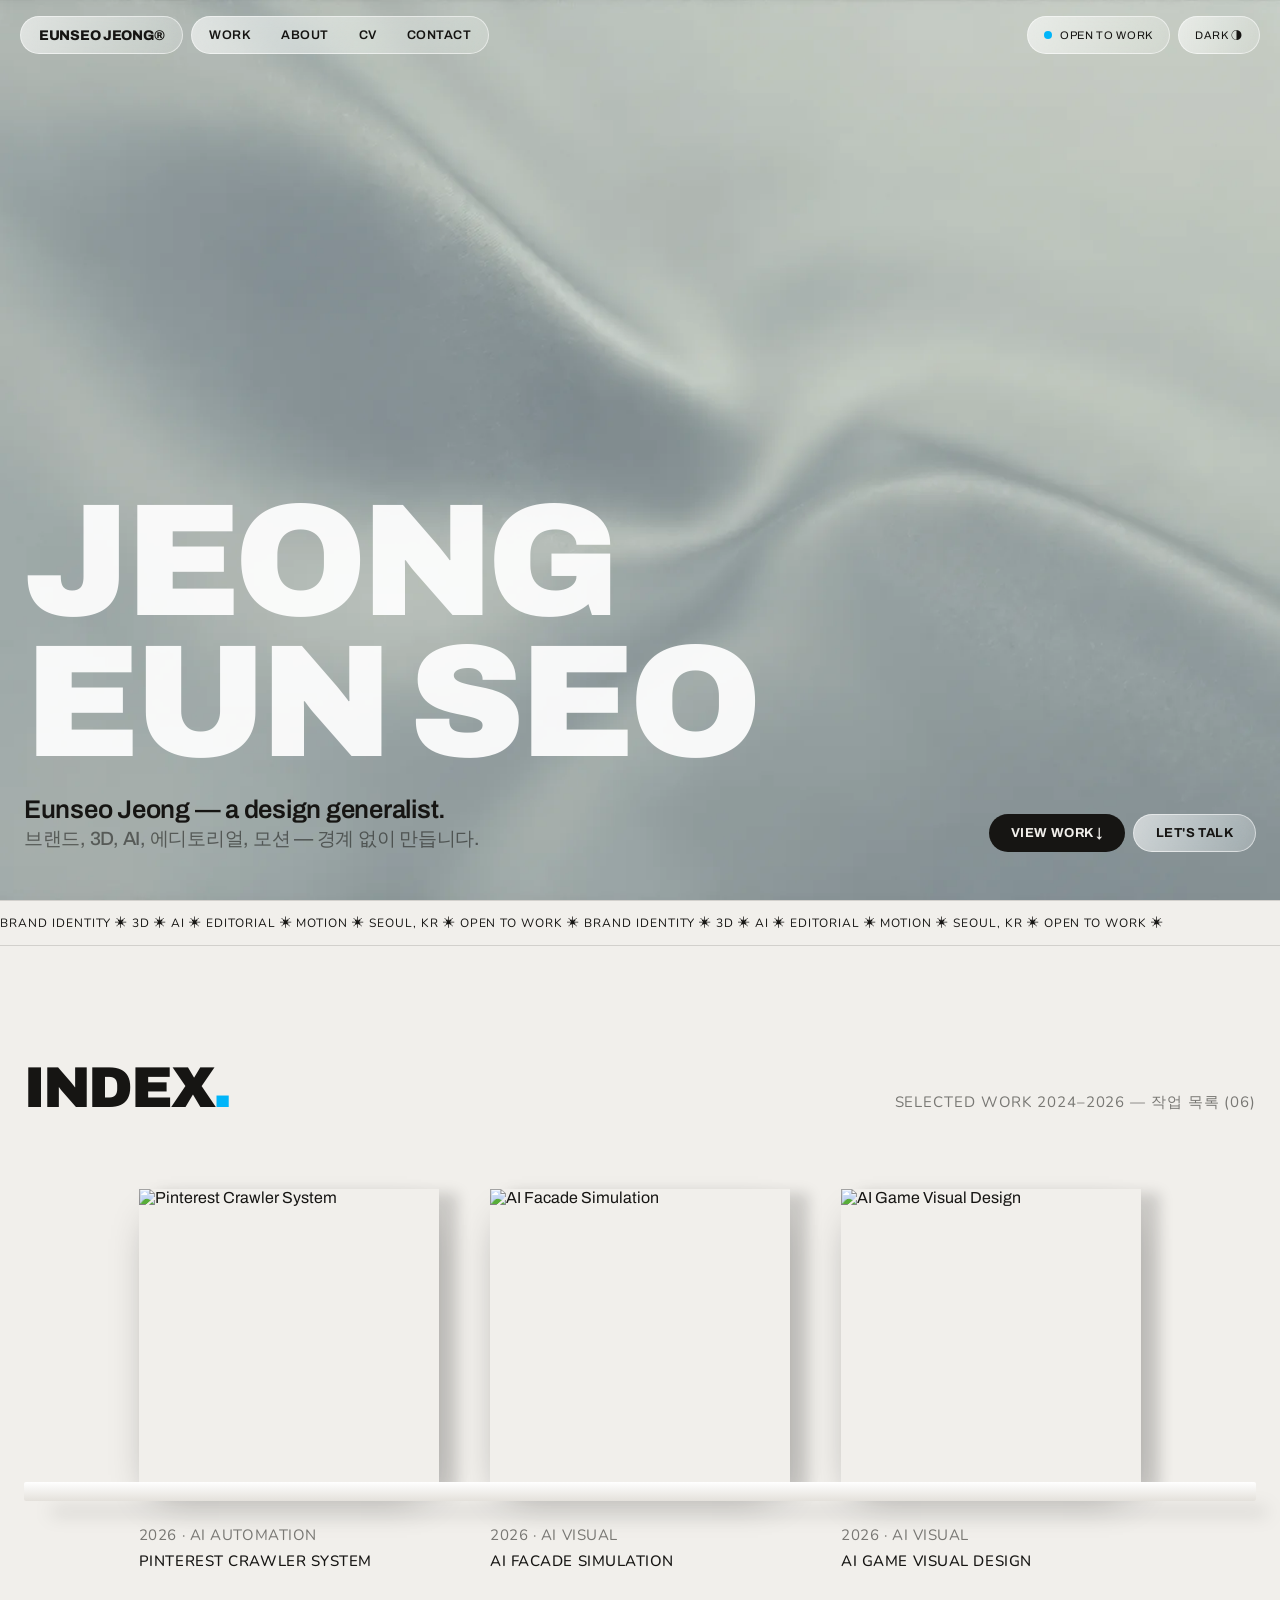
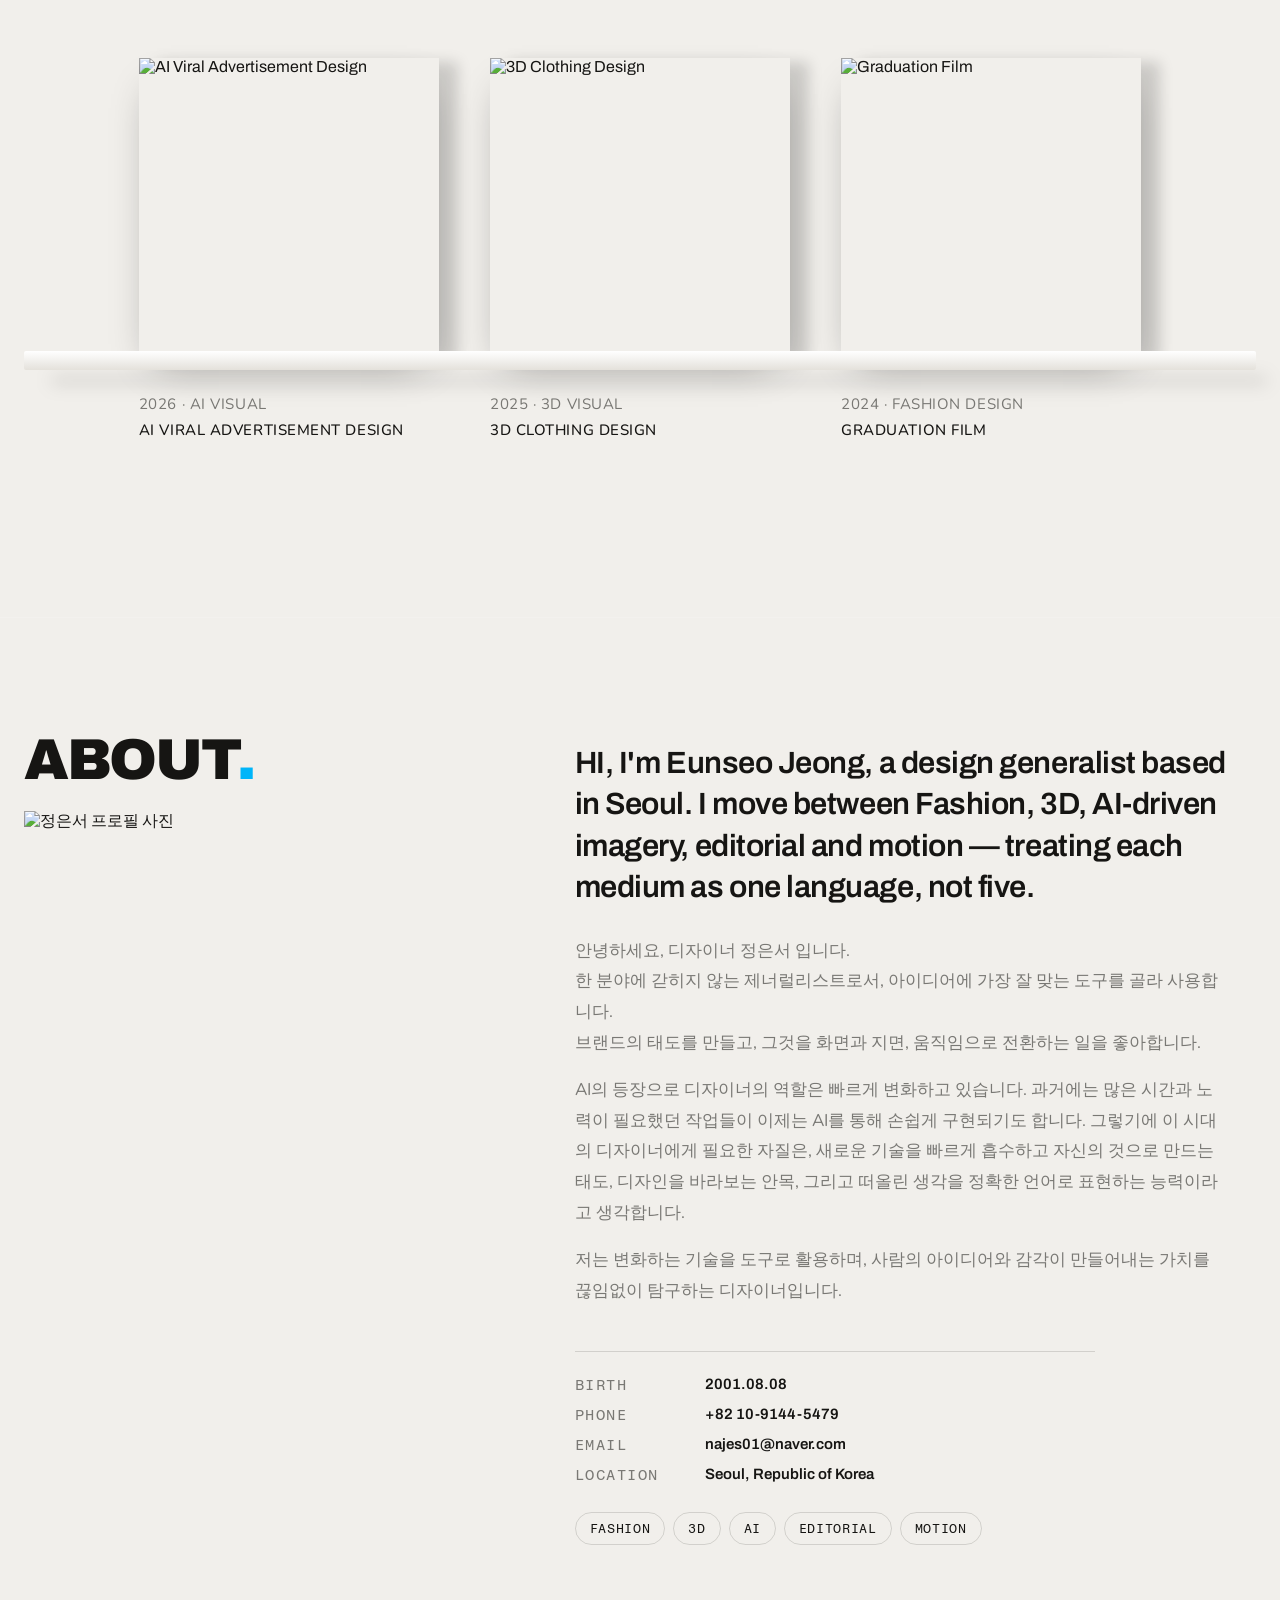
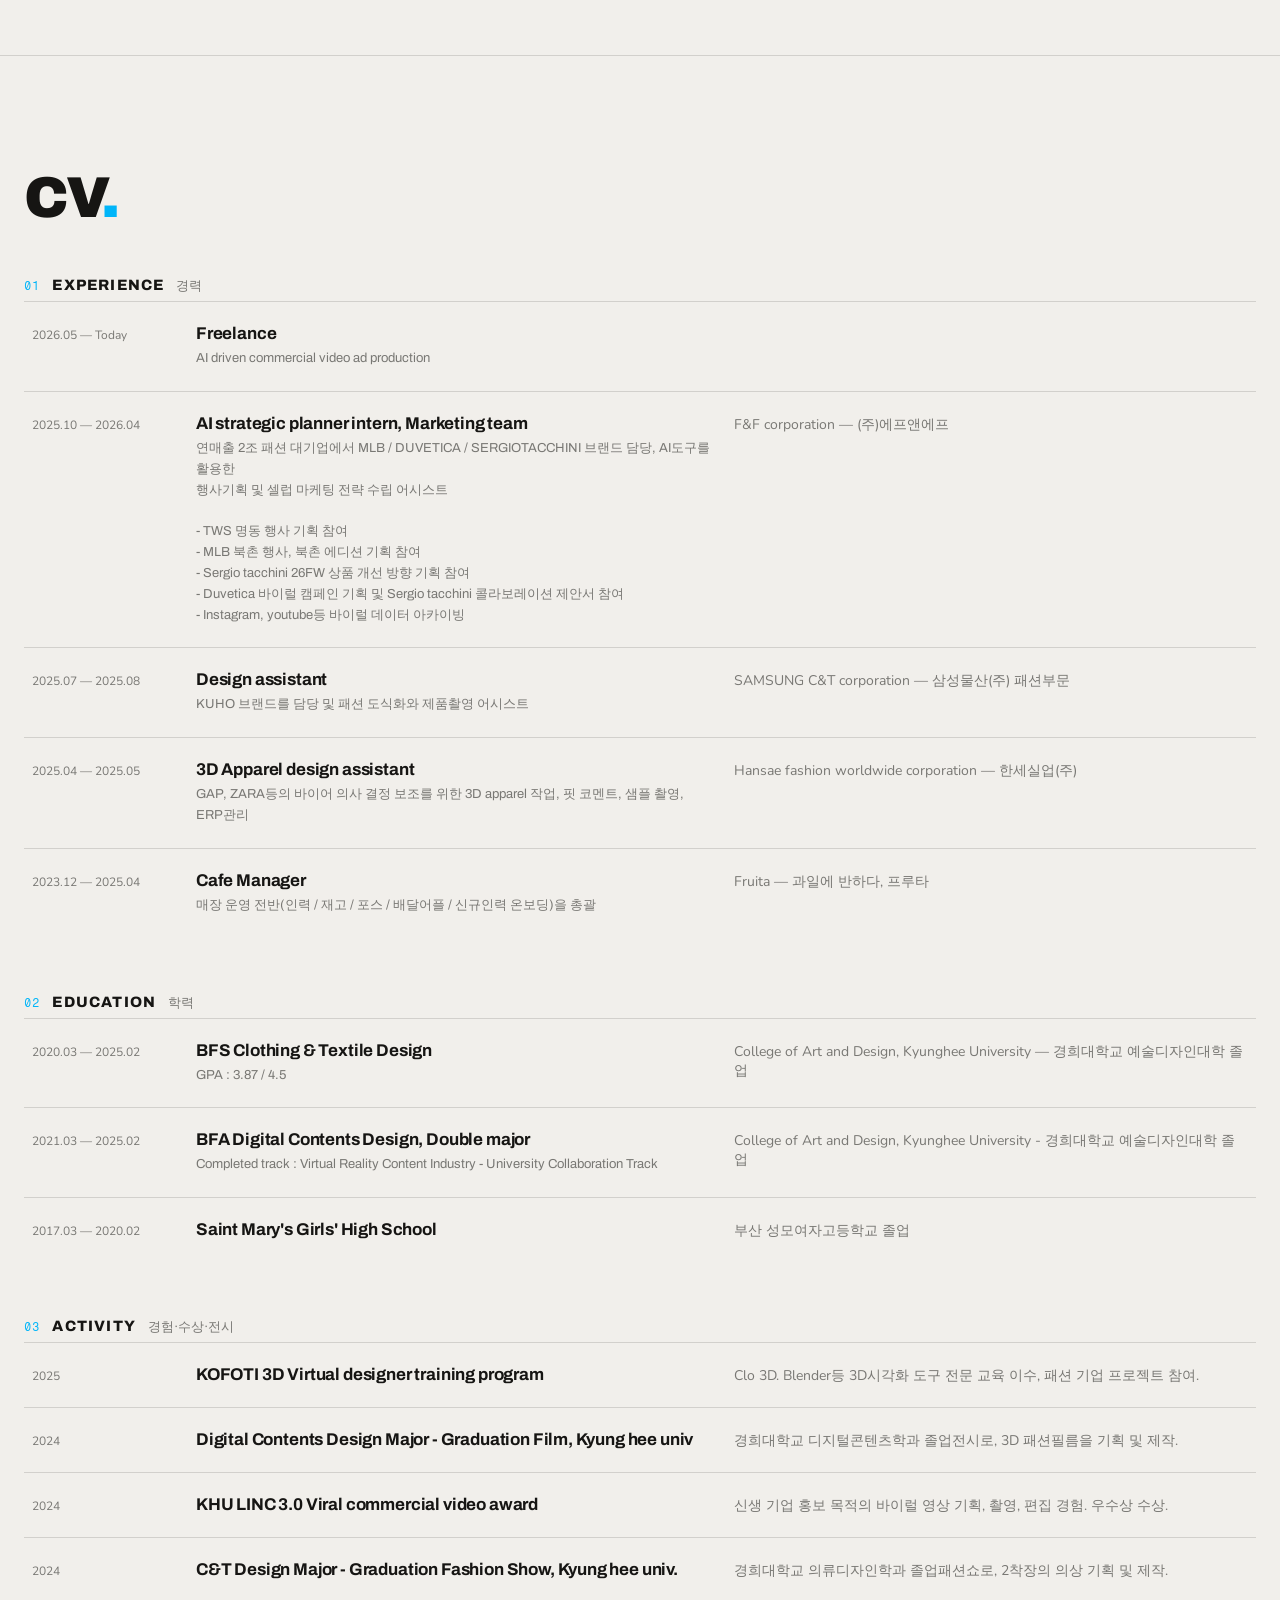
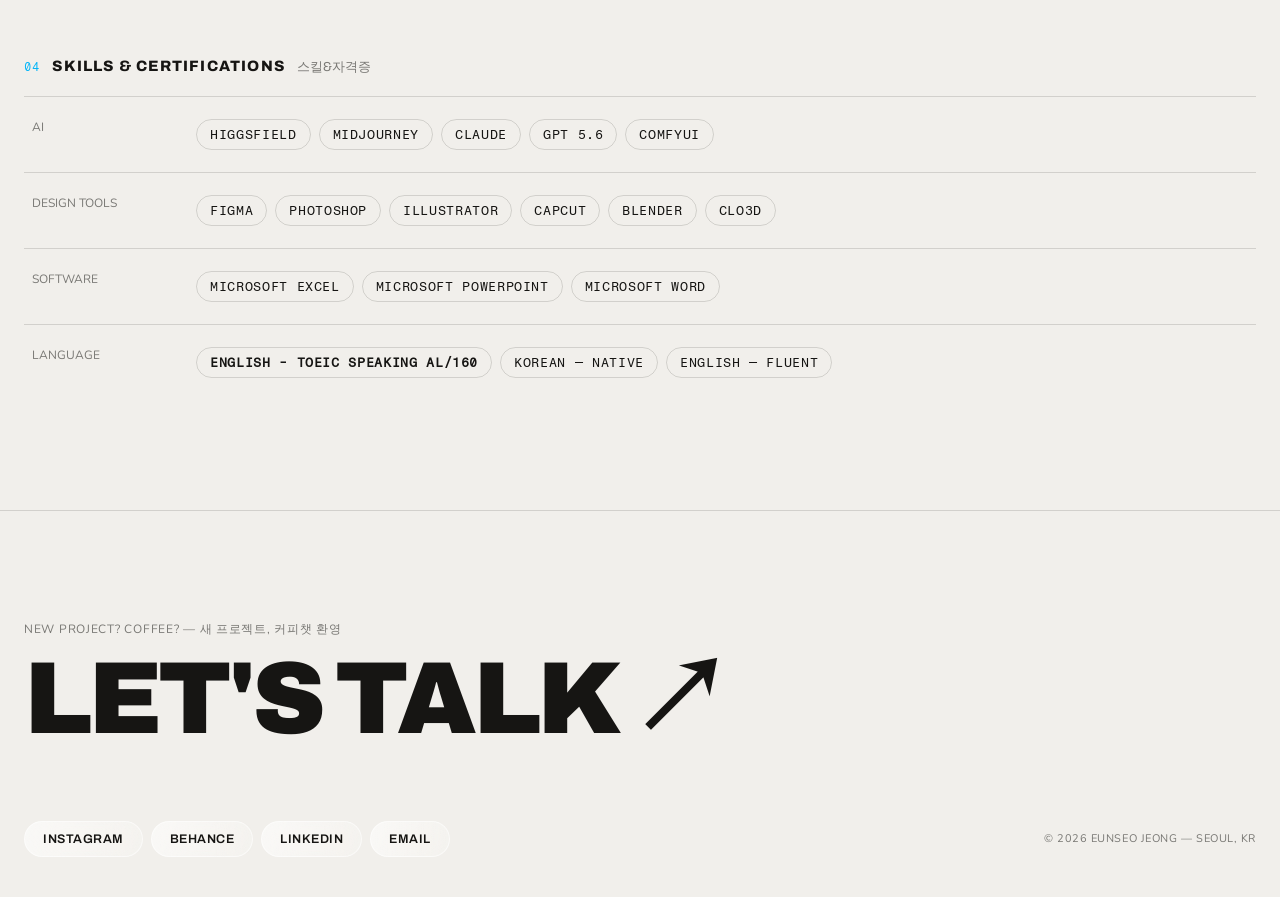
==== index.html @ 92abc48c "Swap hero to hero1.mp4, fix banding, drop parallax, extract shared assets Hero: - Re-extract assets/" ====
<!DOCTYPE html>
<html lang="ko">
<head>
<meta charset="utf-8">
<meta name="viewport" content="width=device-width, initial-scale=1">
<title>EUNSEO JEONG® — Portfolio</title>
<meta name="description" content="Eunseo Jeong — a design generalist. 브랜드, 3D, AI, 에디토리얼, 모션 — 경계 없이 만듭니다.">
<link rel="icon" href="data:image/svg+xml,%3Csvg xmlns='http://www.w3.org/2000/svg' viewBox='0 0 100 100'%3E%3Ctext y='.9em' font-size='90'%3E✳%3C/text%3E%3C/svg%3E">
<link rel="preconnect" href="https://fonts.googleapis.com">
<link rel="preconnect" href="https://fonts.gstatic.com" crossorigin>
<link href="https://fonts.googleapis.com/css2?family=Archivo:wdth,wght@62..125,400..900&family=Fragment+Mono&family=Instrument+Serif:ital@0;1&family=Bricolage+Grotesque:opsz,wght@12..96,400..800&family=Nunito:wght@400..800&display=swap" rel="stylesheet">
<link href="https://cdn.jsdelivr.net/gh/orioncactus/pretendard@v1.3.9/dist/web/variable/pretendardvariable-dynamic-subset.min.css" rel="stylesheet">
<link rel="stylesheet" href="assets/site.css">
<style>
/* index-only: the hero frame-sequence bed */
.hero-slot{position:absolute;inset:0;overflow:hidden;background:#000}
.hero-slot canvas{position:absolute;inset:0;width:100%;height:100%;display:block;
  backface-visibility:hidden}
body[data-theme="dark"] .hero-slot{background:#000}
</style>
</head>
<body data-theme="light">

<nav class="top" style="position:fixed;top:16px;left:0;right:0;z-index:50;display:flex;justify-content:space-between;align-items:center;padding:0 20px;pointer-events:none">
  <div style="display:flex;gap:8px;pointer-events:auto;flex-wrap:wrap">
    <a href="#top" class="glass" style="border-radius:99px;height:38px;padding:0 18px;display:inline-flex;align-items:center;font-weight:800;font-size:14px;letter-spacing:-.02em">EUNSEO JEONG®</a>
    <div class="glass" style="display:flex;gap:2px;border-radius:99px;height:38px;padding:3px;align-items:stretch">
      <a href="#work" class="navtab">WORK</a>
      <a href="#about" class="navtab">ABOUT</a>
      <a href="#cv" class="navtab">CV</a>
      <a href="#contact" class="navtab">CONTACT</a>
    </div>
  </div>
  <div style="display:flex;gap:8px;pointer-events:auto;align-items:center">
    <div class="glass status-pill" style="display:flex;align-items:center;gap:8px;border-radius:99px;height:38px;padding:0 16px;font-family:Archivo;font-size:11px;letter-spacing:.06em">
      <span style="width:8px;height:8px;border-radius:50%;background:var(--accent);animation:blink 1.6s infinite"></span>OPEN TO WORK
    </div>
    <button id="themeToggle" class="glass" style="cursor:pointer;border-radius:99px;height:38px;padding:0 16px;display:inline-flex;align-items:center;font-family:Archivo;font-size:11px;letter-spacing:.06em">DARK ◑</button>
  </div>
</nav>

<header id="top" style="position:relative;height:100vh;min-height:640px;overflow:hidden">
  <div class="hero-slot" id="heroSlot">
    <canvas id="heroCanvas" aria-hidden="true"></canvas>
  </div>
  <div style="position:absolute;inset:0;display:flex;flex-direction:column;justify-content:flex-end;padding:0 24px 48px;pointer-events:none">
    <h1 style="margin:0;font-size:clamp(64px,12.5vw,230px);line-height:.88;color:#FFFFFF;opacity:.93;mix-blend-mode:hard-light;text-align:left">JEONG <br>EUN SEO</h1>
    <div style="display:flex;justify-content:space-between;align-items:flex-end;margin-top:22px;flex-wrap:wrap;gap:16px">
      <p style="margin:0;font-size:clamp(18px,2vw,26px);font-weight:600;letter-spacing:-.01em;max-width:560px;position:relative">Eunseo Jeong — a design generalist.<br><span style="color:var(--mut);font-size:.75em;font-weight:500">브랜드, 3D, AI, 에디토리얼, 모션 — 경계 없이 만듭니다.</span></p>
      <div style="display:flex;gap:8px;pointer-events:auto">
        <a href="#work" style="background:var(--ink);color:var(--bg);border-radius:99px;height:38px;box-sizing:border-box;padding:0 22px;display:inline-flex;align-items:center;font-size:13px;font-weight:700;letter-spacing:.03em">VIEW WORK ↓</a>
        <a href="#contact" class="glass" style="border-radius:99px;height:38px;padding:0 22px;display:inline-flex;align-items:center;font-size:13px;font-weight:700;letter-spacing:.03em">LET'S TALK</a>
      </div>
    </div>
  </div>
</header>

<div style="border-top:1px solid var(--line);border-bottom:1px solid var(--line);overflow:hidden;padding:14px 0;font-family:'Fragment Mono',monospace;font-size:12px;letter-spacing:.08em;white-space:nowrap">
  <div style="display:inline-block;animation:marq 28s linear infinite">
    <span style="font-family:Nunito">BRAND IDENTITY ✳ 3D ✳ AI ✳ EDITORIAL ✳ MOTION ✳ SEOUL, KR ✳ OPEN TO WORK ✳&nbsp;</span><span style="font-family:Nunito">BRAND IDENTITY ✳ 3D ✳ AI ✳ EDITORIAL ✳ MOTION ✳ SEOUL, KR ✳ OPEN TO WORK ✳&nbsp;</span>
  </div>
</div>

<section id="work" style="position:relative;padding:110px 24px 90px;scroll-margin-top:40px">
  <div style="display:flex;justify-content:space-between;align-items:baseline;max-width:1280px;margin:0 auto 70px;flex-wrap:wrap;gap:8px">
    <h2 style="margin:0;font-size:clamp(34px,4.5vw,64px)">INDEX<span style="color:var(--accent)">.</span></h2>
    <p style="margin:0;font-family:Nunito;font-size:15px;color:var(--mut);letter-spacing:.06em">SELECTED WORK 2024–2026 — 작업 목록 (06)</p>
  </div>

  <div style="max-width:1280px;margin:0 auto 84px">
    <div style="position:relative;padding:0 20px 12px">
      <div class="shelf-row">
        <a class="cover" data-idx="1" href="work/pinterest-crawler/"><img src="assets/cover-01.webp" alt="Pinterest Crawler System"></a>
        <a class="cover" data-idx="2" href="work/ai-facade-simulation/"><img src="assets/cover-02.webp" alt="AI Facade Simulation"></a>
        <a class="cover" data-idx="3" href="work/ai-game-visual/"><img src="assets/cover-03.webp" alt="AI Game Visual Design"></a>
      </div>
      <div class="shelf-board"></div>
    </div>
    <div class="shelf-labels">
      <div style="font-family:'Fragment Mono',monospace;font-size:11px;line-height:1.7;letter-spacing:.05em">
        <div style="color:var(--mut);font-family:Nunito;font-size:15px">2026 · AI AUTOMATION</div>
        <div data-plabel="1" style="font-weight:500;font-family:Nunito;font-size:15px">PINTEREST CRAWLER SYSTEM</div>
      </div>
      <div style="font-family:'Fragment Mono',monospace;font-size:11px;line-height:1.7;letter-spacing:.05em">
        <div style="color:var(--mut);font-family:Nunito;font-size:15px">2026 · AI VISUAL</div>
        <div data-plabel="2" style="font-weight:500;font-family:Nunito;font-size:15px">AI FACADE SIMULATION</div>
      </div>
      <div style="font-family:'Fragment Mono',monospace;font-size:11px;line-height:1.7;letter-spacing:.05em">
        <div style="color:var(--mut);font-family:Nunito;font-size:15px">2026 · AI VISUAL</div>
        <div data-plabel="3" style="font-weight:500;font-family:Nunito;font-size:15px">AI GAME VISUAL DESIGN</div>
      </div>
    </div>
  </div>

  <div style="max-width:1280px;margin:0 auto 84px">
    <div style="position:relative;padding:0 20px 12px">
      <div class="shelf-row">
        <a class="cover" data-idx="4" href="work/ai-viral-ad/"><img src="assets/cover-04.webp" alt="AI Viral Advertisement Design"></a>
        <a class="cover" data-idx="5" href="work/3d-clothing-design/"><img src="assets/cover-05.webp" alt="3D Clothing Design"></a>
        <a class="cover" data-idx="6" href="work/graduation-film/"><img src="assets/cover-06.webp" alt="Graduation Film"></a>
      </div>
      <div class="shelf-board"></div>
    </div>
    <div class="shelf-labels">
      <div style="font-family:'Fragment Mono',monospace;font-size:11px;line-height:1.7;letter-spacing:.05em">
        <div style="color:var(--mut);font-family:Nunito;font-size:15px">2026 · AI VISUAL</div>
        <div data-plabel="4" style="font-weight:500;font-family:Nunito;font-size:15px">AI VIRAL ADVERTISEMENT DESIGN</div>
      </div>
      <div style="font-family:'Fragment Mono',monospace;font-size:11px;line-height:1.7;letter-spacing:.05em">
        <div style="color:var(--mut);font-family:Nunito;font-size:15px">2025 · 3D VISUAL</div>
        <div data-plabel="5" style="font-weight:500;font-family:Nunito;font-size:15px">3D CLOTHING DESIGN</div>
      </div>
      <div style="font-family:'Fragment Mono',monospace;font-size:11px;line-height:1.7;letter-spacing:.05em">
        <div style="color:var(--mut);font-family:Nunito;font-size:15px">2024 · FASHION DESIGN</div>
        <div data-plabel="6" style="font-weight:500;font-family:Nunito;font-size:15px">GRADUATION FILM</div>
      </div>
    </div>
  </div>

  <div id="chip" aria-hidden="true"><span style="color:var(--accent)">→</span>&nbsp;<span id="chipText"></span></div>
</section>

<section id="about" style="border-top:1px solid #FFFFFF24;padding:110px 24px;scroll-margin-top:40px">
  <div class="about-grid" style="max-width:1280px;margin:0 auto;display:grid;grid-template-columns:1fr 1.4fr;gap:64px;align-items:start">
    <div style="display:flex;flex-direction:column;gap:20px">
      <h2 style="margin:0;font-size:clamp(34px,4.5vw,64px)">ABOUT<span style="color:var(--accent)">.</span></h2>
      <img src="assets/portrait.webp" alt="정은서 프로필 사진" style="width:311px;height:380px;max-width:100%;object-fit:cover;display:block">
    </div>
    <div style="display:flex;flex-direction:column;gap:28px;padding-top:14px">
      <p style="margin:0;font-size:clamp(20px,2.4vw,32px);line-height:1.35;font-weight:600;letter-spacing:-.015em;text-wrap:pretty">HI, I'm Eunseo Jeong, a design generalist based in Seoul. I move between Fashion, 3D, AI-driven imagery, editorial and motion — treating each medium as one language, not five.</p>
      <div style="margin:0;font-size:17px;line-height:1.8;color:var(--mut);max-width:650px;font-family:Nunito">안녕하세요, 디자이너 정은서 입니다. <br>한 분야에 갇히지 않는 제너럴리스트로서, 아이디어에 가장 잘 맞는 도구를 골라 사용합니다. <br>브랜드의 태도를 만들고, 그것을 화면과 지면, 움직임으로 전환하는 일을 좋아합니다.<br><p>AI의 등장으로 디자이너의 역할은 빠르게 변화하고 있습니다. 과거에는 많은 시간과 노력이 필요했던 작업들이 이제는 AI를 통해 손쉽게 구현되기도 합니다. 그렇기에 이 시대의 디자이너에게 필요한 자질은, 새로운 기술을 빠르게 흡수하고 자신의 것으로 만드는 태도, 디자인을 바라보는 안목, 그리고 떠올린 생각을 정확한 언어로 표현하는 능력이라고 생각합니다.</p><p>저는 변화하는 기술을 도구로 활용하며, 사람의 아이디어와 감각이 만들어내는 가치를 끊임없이 탐구하는 디자이너입니다.</p></div>
      <div style="display:grid;grid-template-columns:110px 1fr;gap:12px 20px;border-top:1px solid var(--line);padding-top:24px;max-width:520px">
        <span style="font-family:'Fragment Mono',monospace;font-size:15px;letter-spacing:.1em;color:var(--mut)">BIRTH</span>
        <span style="font-size:15px;font-weight:600">2001.08.08</span>
        <span style="font-family:'Fragment Mono',monospace;font-size:15px;letter-spacing:.1em;color:var(--mut)">PHONE</span>
        <span style="font-size:15px;font-weight:600">+82 10-9144-5479</span>
        <span style="font-family:'Fragment Mono',monospace;font-size:15px;letter-spacing:.1em;color:var(--mut)">EMAIL</span>
        <span style="font-size:15px;font-weight:600">najes01@naver.com</span>
        <span style="font-family:'Fragment Mono',monospace;font-size:15px;letter-spacing:.1em;color:var(--mut)">LOCATION</span>
        <span style="font-size:15px;font-weight:600">Seoul, Republic of Korea</span>
      </div>
      <div style="display:flex;gap:8px;flex-wrap:wrap">
        <span style="border:1px solid var(--line);border-radius:99px;padding:8px 14px;font-family:'Fragment Mono',monospace;font-size:13px;letter-spacing:.05em">FASHION</span>
        <span style="border:1px solid var(--line);border-radius:99px;padding:8px 14px;font-family:'Fragment Mono',monospace;font-size:13px;letter-spacing:.05em">3D</span>
        <span style="border:1px solid var(--line);border-radius:99px;padding:8px 14px;font-family:'Fragment Mono',monospace;font-size:13px;letter-spacing:.05em">AI</span>
        <span style="border:1px solid var(--line);border-radius:99px;padding:8px 14px;font-family:'Fragment Mono',monospace;font-size:13px;letter-spacing:.05em">EDITORIAL</span>
        <span style="border:1px solid var(--line);border-radius:99px;padding:8px 14px;font-family:'Fragment Mono',monospace;font-size:13px;letter-spacing:.05em">MOTION</span>
      </div>
    </div>
  </div>
</section>

<section id="cv" style="border-top:1px solid var(--line);padding:110px 24px;scroll-margin-top:40px">
  <div style="max-width:1280px;margin:0 auto">
    <h2 style="margin:0 0 48px;font-size:clamp(34px,4.5vw,64px)">CV<span style="color:var(--accent)">.</span></h2>

    <div style="margin-bottom:56px">
      <div style="display:flex;align-items:baseline;gap:12px;margin-bottom:6px">
        <span style="font-family:'Fragment Mono',monospace;font-size:12px;letter-spacing:.1em;color:var(--accent)">01</span>
        <h3 style="margin:0;font-size:15px;font-weight:800;letter-spacing:.08em">EXPERIENCE</h3>
        <span style="font-size:13px;color:var(--mut)">경력</span>
      </div>
      <div class="cvrow" style="display:grid;grid-template-columns:140px 1fr 1fr;gap:24px;padding:22px 8px;border-top:1px solid var(--line);align-items:baseline">
        <span style="font-family:Nunito;font-size:12px;color:var(--mut)">2026.05 — Today</span>
        <div>
          <div style="font-size:17px;font-weight:700;letter-spacing:-.01em">Freelance</div>
          <div style="font-size:13px;color:var(--mut);margin-top:5px;line-height:1.6">AI driven commercial video ad production</div>
        </div>
      </div>
      <div class="cvrow" style="display:grid;grid-template-columns:140px 1fr 1fr;gap:24px;padding:22px 8px;border-top:1px solid var(--line);align-items:baseline">
        <span style="font-family:Nunito;font-size:12px;color:var(--mut)">2025.10 — 2026.04</span>
        <div>
          <div style="font-size:17px;font-weight:700;letter-spacing:-.01em">AI strategic planner intern, Marketing team</div>
          <div style="font-size:13px;color:var(--mut);margin-top:5px;line-height:1.6">연매출 2조 패션 대기업에서 MLB / DUVETICA / SERGIOTACCHINI 브랜드 담당, AI도구를 활용한 <br>행사기획 및 셀럽 마케팅 전략 수립 어시스트<br><br>- TWS 명동 행사 기획 참여<br>- MLB 북촌 행사, 북촌 에디션 기획 참여<br>- Sergio tacchini 26FW 상품 개선 방향 기획 참여<br>- Duvetica 바이럴 캠페인 기획 및 Sergio tacchini 콜라보레이션 제안서 참여<br>- Instagram, youtube등 바이럴 데이터 아카이빙</div>
        </div>
        <span style="font-size:14px;color:var(--mut);font-family:Nunito">F&amp;F corporation — (주)에프앤에프</span>
      </div>
      <div class="cvrow" style="display:grid;grid-template-columns:140px 1fr 1fr;gap:24px;padding:22px 8px;border-top:1px solid var(--line);align-items:baseline">
        <span style="font-family:Nunito;font-size:12px;color:var(--mut)">2025.07 — 2025.08</span>
        <div>
          <div style="font-size:17px;font-weight:700;letter-spacing:-.01em">Design assistant</div>
          <div style="font-size:13px;color:var(--mut);margin-top:5px;line-height:1.6">KUHO 브랜드를 담당 및 패션 도식화와 제품촬영 어시스트</div>
        </div>
        <span style="font-size:14px;color:var(--mut);font-family:Nunito">SAMSUNG C&amp;T corporation — 삼성물산(주) 패션부문</span>
      </div>
      <div class="cvrow" style="display:grid;grid-template-columns:140px 1fr 1fr;gap:24px;padding:22px 8px;border-top:1px solid var(--line);align-items:baseline">
        <span style="font-family:Nunito;font-size:12px;color:var(--mut)">2025.04 — 2025.05</span>
        <div>
          <div style="font-size:17px;font-weight:700;letter-spacing:-.01em">3D Apparel design assistant</div>
          <div style="font-size:13px;color:var(--mut);margin-top:5px;line-height:1.6">GAP, ZARA등의 바이어 의사 결정 보조를 위한 3D apparel 작업, 핏 코멘트, 샘플 촬영, ERP관리</div>
        </div>
        <span style="font-size:14px;color:var(--mut);font-family:Nunito">Hansae fashion worldwide corporation — 한세실업(주)</span>
      </div>
      <div class="cvrow" style="display:grid;grid-template-columns:140px 1fr 1fr;gap:24px;padding:22px 8px;border-top:1px solid var(--line);align-items:baseline">
        <span style="font-family:Nunito;font-size:12px;color:var(--mut)">2023.12 — 2025.04</span>
        <div>
          <div style="font-size:17px;font-weight:700;letter-spacing:-.01em">Cafe Manager</div>
          <div style="font-size:13px;color:var(--mut);margin-top:5px;line-height:1.6">매장 운영 전반(인력 / 재고 / 포스 / 배달어플 / 신규인력 온보딩)을 총괄</div>
        </div>
        <span style="font-size:14px;color:var(--mut);font-family:Nunito">Fruita — 과일에 반하다, 프루타</span>
      </div>
    </div>

    <div style="margin-bottom:56px">
      <div style="display:flex;align-items:baseline;gap:12px;margin-bottom:6px">
        <span style="font-family:'Fragment Mono',monospace;font-size:12px;letter-spacing:.1em;color:var(--accent)">02</span>
        <h3 style="margin:0;font-size:15px;font-weight:800;letter-spacing:.08em">EDUCATION</h3>
        <span style="font-size:13px;color:var(--mut)">학력</span>
      </div>
      <div class="cvrow" style="display:grid;grid-template-columns:140px 1fr 1fr;gap:24px;padding:22px 8px;border-top:1px solid var(--line);align-items:baseline">
        <span style="font-family:Nunito;font-size:12px;color:var(--mut)">2020.03 — 2025.02</span>
        <div>
          <div style="font-size:17px;font-weight:700;letter-spacing:-.01em">BFS Clothing &amp; Textile Design</div>
          <div style="font-size:13px;color:var(--mut);margin-top:5px;line-height:1.6">GPA : 3.87 / 4.5</div>
        </div>
        <span style="font-size:14px;color:var(--mut);font-family:Nunito">College of Art and Design, Kyunghee University — 경희대학교 예술디자인대학 졸업</span>
      </div>
      <div class="cvrow" style="display:grid;grid-template-columns:140px 1fr 1fr;gap:24px;padding:22px 8px;border-top:1px solid var(--line);align-items:baseline">
        <span style="font-family:Nunito;font-size:12px;color:var(--mut)">2021.03 — 2025.02</span>
        <div>
          <div style="font-size:17px;font-weight:700;letter-spacing:-.01em"><span style="letter-spacing:-0.17px">BFA Digital Contents Design, Double major</span></div>
          <div style="font-size:13px;color:var(--mut);margin-top:5px;line-height:1.6">Completed track : Virtual Reality Content Industry - University Collaboration Track<br></div>
        </div>
        <span style="font-size:14px;color:var(--mut);font-family:Nunito">College of Art and Design, Kyunghee University - 경희대학교 예술디자인대학 졸업</span>
      </div>
      <div class="cvrow" style="display:grid;grid-template-columns:140px 1fr 1fr;gap:24px;padding:22px 8px;border-top:1px solid var(--line);align-items:baseline">
        <span style="font-family:Nunito;font-size:12px;color:var(--mut)">2017.03 — 2020.02</span>
        <div>
          <div style="font-size:17px;font-weight:700;letter-spacing:-.01em">Saint Mary's Girls' High School</div>
        </div>
        <span style="font-size:14px;color:var(--mut);font-family:Nunito">부산 성모여자고등학교 졸업</span>
      </div>
    </div>

    <div style="margin-bottom:56px">
      <div style="display:flex;align-items:baseline;gap:12px;margin-bottom:6px">
        <span style="font-family:'Fragment Mono',monospace;font-size:12px;letter-spacing:.1em;color:var(--accent)">03</span>
        <h3 style="margin:0;font-size:15px;font-weight:800;letter-spacing:.08em">ACTIVITY</h3>
        <span style="font-size:13px;color:var(--mut)">경험·수상·전시</span>
      </div>
      <div class="cvrow" style="display:grid;grid-template-columns:140px 1fr 1fr;gap:24px;padding:22px 8px;border-top:1px solid var(--line);align-items:baseline">
        <span style="font-family:Nunito;font-size:12px;color:var(--mut)">2025</span>
        <div style="font-size:17px;font-weight:700;letter-spacing:-.01em">KOFOTI 3D Virtual designer training program</div>
        <span style="font-size:14px;color:var(--mut);font-family:Nunito">Clo 3D. Blender등 3D시각화 도구 전문 교육 이수, 패션 기업 프로젝트 참여.</span>
      </div>
      <div class="cvrow" style="display:grid;grid-template-columns:140px 1fr 1fr;gap:24px;padding:22px 8px;border-top:1px solid var(--line);align-items:baseline">
        <span style="font-family:Nunito;font-size:12px;color:var(--mut)">2024</span>
        <div style="font-size:17px;font-weight:700;letter-spacing:-.01em">Digital Contents Design Major - Graduation Film, Kyung hee univ</div>
        <span style="font-size:14px;color:var(--mut);font-family:Nunito">경희대학교 디지털콘텐츠학과 졸업전시로, 3D 패션필름을 기획 및 제작.</span>
      </div>
      <div class="cvrow" style="display:grid;grid-template-columns:140px 1fr 1fr;gap:24px;padding:22px 8px;border-top:1px solid var(--line);align-items:baseline">
        <span style="font-family:Nunito;font-size:12px;color:var(--mut)">2024</span>
        <div style="font-size:17px;font-weight:700;letter-spacing:-.01em">KHU LINC 3.0 Viral commercial video award</div>
        <span style="font-size:14px;color:var(--mut);font-family:Nunito">신생 기업 홍보 목적의 바이럴 영상 기획, 촬영, 편집 경험. 우수상 수상.</span>
      </div>
      <div class="cvrow" style="display:grid;grid-template-columns:140px 1fr 1fr;gap:24px;padding:22px 8px;border-top:1px solid var(--line);align-items:baseline">
        <span style="font-family:Nunito;font-size:12px;color:var(--mut)">2024</span>
        <div style="font-size:17px;font-weight:700;letter-spacing:-.01em">C&amp;T Design Major - Graduation Fashion Show, Kyung hee univ.</div>
        <span style="font-size:14px;color:var(--mut);font-family:Nunito">경희대학교 의류디자인학과 졸업패션쇼로, 2착장의 의상 기획 및 제작.</span>
      </div>
    </div>

    <div>
      <div style="display:flex;align-items:baseline;gap:12px;margin-bottom:20px">
        <span style="font-family:'Fragment Mono',monospace;font-size:12px;letter-spacing:.1em;color:var(--accent)">04</span>
        <h3 style="margin:0;font-size:15px;font-weight:800;letter-spacing:.08em">SKILLS &amp; CERTIFICATIONS</h3>
        <span style="font-size:13px;color:var(--mut)">스킬&amp;자격증</span>
      </div>
      <div style="display:grid;grid-template-columns:140px 1fr;gap:24px;padding:22px 8px;border-top:1px solid var(--line)">
        <span style="font-family:Nunito;font-size:12px;color:var(--mut)">AI</span>
        <div style="display:flex;gap:8px;flex-wrap:wrap">
          <span style="border:1px solid var(--line);border-radius:99px;padding:7px 13px;font-family:'Fragment Mono',monospace;font-size:13px;letter-spacing:.05em">HIGGSFIELD</span>
          <span style="border:1px solid var(--line);border-radius:99px;padding:7px 13px;font-family:'Fragment Mono',monospace;font-size:13px;letter-spacing:.05em">MIDJOURNEY</span>
          <span style="border:1px solid var(--line);border-radius:99px;padding:7px 13px;font-family:'Fragment Mono',monospace;font-size:13px;letter-spacing:.05em">CLAUDE</span>
          <span style="border:1px solid var(--line);border-radius:99px;padding:7px 13px;font-family:'Fragment Mono',monospace;font-size:13px;letter-spacing:.05em">GPT 5.6</span>
          <span style="border:1px solid var(--line);border-radius:99px;padding:7px 13px;font-family:'Fragment Mono',monospace;font-size:13px;letter-spacing:.05em">COMFYUI</span>
        </div>
      </div>
      <div style="display:grid;grid-template-columns:140px 1fr;gap:24px;padding:22px 8px;border-top:1px solid var(--line)">
        <span style="font-family:Nunito;font-size:12px;color:var(--mut)">DESIGN TOOLS</span>
        <div style="display:flex;gap:8px;flex-wrap:wrap">
          <span style="border:1px solid var(--line);border-radius:99px;padding:7px 13px;font-family:'Fragment Mono',monospace;font-size:13px;letter-spacing:.05em">FIGMA</span>
          <span style="border:1px solid var(--line);border-radius:99px;padding:7px 13px;font-family:'Fragment Mono',monospace;font-size:13px;letter-spacing:.05em">PHOTOSHOP</span>
          <span style="border:1px solid var(--line);border-radius:99px;padding:7px 13px;font-family:'Fragment Mono',monospace;font-size:13px;letter-spacing:.05em">ILLUSTRATOR</span>
          <span style="border:1px solid var(--line);border-radius:99px;padding:7px 13px;font-family:'Fragment Mono',monospace;font-size:13px;letter-spacing:.05em">CAPCUT</span>
          <span style="border:1px solid var(--line);border-radius:99px;padding:7px 13px;font-family:'Fragment Mono',monospace;font-size:13px;letter-spacing:.05em">BLENDER</span>
          <span style="border:1px solid var(--line);border-radius:99px;padding:7px 13px;font-family:'Fragment Mono',monospace;font-size:13px;letter-spacing:.05em">CLO3D</span>
        </div>
      </div>
      <div style="display:grid;grid-template-columns:140px 1fr;gap:24px;padding:22px 8px;border-top:1px solid var(--line)">
        <span style="font-family:Nunito;font-size:12px;color:var(--mut)">SOFTWARE</span>
        <div style="display:flex;gap:8px;flex-wrap:wrap">
          <span style="border:1px solid var(--line);border-radius:99px;padding:7px 13px;font-family:'Fragment Mono',monospace;font-size:13px;letter-spacing:.05em">MICROSOFT EXCEL</span>
          <span style="border:1px solid var(--line);border-radius:99px;padding:7px 13px;font-family:'Fragment Mono',monospace;font-size:13px;letter-spacing:.05em">MICROSOFT POWERPOINT</span>
          <span style="border:1px solid var(--line);border-radius:99px;padding:7px 13px;font-family:'Fragment Mono',monospace;font-size:13px;letter-spacing:.05em">MICROSOFT WORD</span>
        </div>
      </div>
      <div style="display:grid;grid-template-columns:140px 1fr;gap:24px;padding:22px 8px;border-top:1px solid var(--line)">
        <span style="font-family:Nunito;font-size:12px;color:var(--mut)">LANGUAGE</span>
        <div style="display:flex;gap:8px;flex-wrap:wrap">
          <span style="border:1px solid var(--line);border-radius:99px;padding:7px 13px;font-family:'Fragment Mono',monospace;font-size:13px;letter-spacing:.05em;font-weight:800">ENGLISH - TOEIC SPEAKING AL/160</span><span style="border:1px solid var(--line);border-radius:99px;padding:7px 13px;font-family:'Fragment Mono',monospace;font-size:13px;letter-spacing:.05em">KOREAN — NATIVE</span>
          <span style="border:1px solid var(--line);border-radius:99px;padding:7px 13px;font-family:'Fragment Mono',monospace;font-size:13px;letter-spacing:.05em">ENGLISH — FLUENT</span>
        </div>
      </div>
    </div>
  </div>
</section>

<footer id="contact" style="border-top:1px solid var(--line);padding:110px 24px 40px;scroll-margin-top:40px">
  <div style="max-width:1280px;margin:0 auto">
    <p style="margin:0 0 10px;font-family:Nunito;font-size:12px;color:var(--mut);letter-spacing:.06em">NEW PROJECT? COFFEE? — 새 프로젝트, 커피챗 환영</p>
    <a href="mailto:najes01@naver.com" class="talk" style="display:block;font-size:clamp(40px,8vw,140px);font-family:var(--font-head);font-weight:var(--head-wt);letter-spacing:var(--head-ls);line-height:1">LET'S TALK ↗</a>
    <div style="display:flex;justify-content:space-between;align-items:center;margin-top:70px;flex-wrap:wrap;gap:16px">
      <div style="display:flex;gap:8px;flex-wrap:wrap">
        <a href="#" class="glass" style="border-radius:99px;padding:10px 18px;font-size:12.5px;font-weight:600;letter-spacing:.04em">INSTAGRAM</a>
        <a href="#" class="glass" style="border-radius:99px;padding:10px 18px;font-size:12.5px;font-weight:600;letter-spacing:.04em">BEHANCE</a>
        <a href="#" class="glass" style="border-radius:99px;padding:10px 18px;font-size:12.5px;font-weight:600;letter-spacing:.04em">LINKEDIN</a>
        <a href="mailto:najes01@naver.com" class="glass" style="border-radius:99px;padding:10px 18px;font-size:12.5px;font-weight:600;letter-spacing:.04em">EMAIL</a>
      </div>
      <p style="margin:0;font-family:Nunito;font-size:11px;color:var(--mut);letter-spacing:.05em">© 2026 EUNSEO JEONG — SEOUL, KR</p>
    </div>
  </div>
</footer>

<script src="assets/site.js"></script>
<script>
(function () {
  // Theme toggle now lives in assets/site.js, shared with the detail pages.

  // Hero frame sequence: pointer-X scrubs the timeline. The canvas itself never moves.
  // Pre-decoded stills instead of a <video> — scrubbing a video means a decoder seek per frame,
  // which is what made this stutter. Here every frame is already a bitmap, so drawing is free.
  var cvs = document.getElementById('heroCanvas');
  var hero = document.getElementById('top');
  var reduced = window.matchMedia('(prefers-reduced-motion: reduce)').matches;
  var coarse = !window.matchMedia('(hover: hover) and (pointer: fine)').matches;

  if (cvs && cvs.getContext) {
    var ctx = cvs.getContext('2d');
    var COUNT = 121, FPS = 24;
    var imgs = new Array(COUNT);
    var ready = 0;

    var targetX = 0.5;                 // normalized pointer X, 0..1
    var curX = 0.5;                    // lerped follower
    var curF = 0;                      // lerped frame position
    var autoF = 0;                     // touch fallback playhead
    var shown = -1, visible = true, raf = null;

    function sizeCanvas() {
      var dpr = Math.min(window.devicePixelRatio || 1, 2);
      cvs.width = Math.round(cvs.clientWidth * dpr);
      cvs.height = Math.round(cvs.clientHeight * dpr);
      shown = -1;  // force a redraw at the new size
    }

    // object-fit: cover, done by hand so the canvas matches the old video framing
    function draw(i) {
      var im = imgs[i];
      if (!im || !im.complete || !im.naturalWidth) return;
      var cw = cvs.width, ch = cvs.height;
      var scale = Math.max(cw / im.naturalWidth, ch / im.naturalHeight);
      var w = im.naturalWidth * scale, h = im.naturalHeight * scale;
      ctx.drawImage(im, (cw - w) / 2, (ch - h) / 2, w, h);
      shown = i;
    }

    function tick() {
      raf = null;
      var frame;

      if (coarse || reduced) {
        // Touch / reduced-motion: plain forward loop, no pointer input
        autoF = (autoF + FPS / 60) % COUNT;
        frame = Math.floor(autoF);
      } else {
        // ease toward the pointer — low factor = long, slow glide
        curX += (targetX - curX) * 0.06;
        curF += (curX * (COUNT - 1) - curF) * 0.08;
        frame = Math.round(curF);
      }

      if (frame !== shown) draw(frame);

      if (visible) raf = requestAnimationFrame(tick);
    }

    function start() { if (!raf && visible) raf = requestAnimationFrame(tick); }

    function pad(n) { return ('000' + n).slice(-4); }
    for (var i = 0; i < COUNT; i++) {
      (function (i) {
        var im = new Image();
        im.decoding = 'async';
        im.onload = function () {
          ready++;
          if (i === 0) { sizeCanvas(); draw(0); }   // paint something immediately
          if (ready === COUNT) start();             // scrub only once the set is whole
        };
        im.onerror = function () { ready++; if (ready === COUNT) start(); };
        im.src = 'assets/frames/' + pad(i) + '.webp';
        imgs[i] = im;
      })(i);
    }

    window.addEventListener('mousemove', function (e) {
      targetX = Math.min(1, Math.max(0, e.clientX / window.innerWidth));
    }, { passive: true });

    window.addEventListener('resize', function () { sizeCanvas(); draw(shown < 0 ? 0 : shown); }, { passive: true });

    if ('IntersectionObserver' in window) {
      new IntersectionObserver(function (entries) {
        visible = entries[0].isIntersecting;
        if (visible) start();
        else if (raf) { cancelAnimationFrame(raf); raf = null; }
      }, { threshold: 0 }).observe(hero);
    }
  }

  // Cursor chip over the work shelves
  var work = document.getElementById('work');
  var chip = document.getElementById('chip');
  var chipText = document.getElementById('chipText');
  var current = null;
  work.addEventListener('mousemove', function (e) {
    if (current) {
      chip.style.left = (e.clientX + 18) + 'px';
      chip.style.top = (e.clientY + 18) + 'px';
    }
  });
  work.addEventListener('mouseleave', function () {
    current = null;
    chip.style.display = 'none';
  });
  window.addEventListener('scroll', function () {
    current = null;
    chip.style.display = 'none';
  }, { passive: true });
  Array.prototype.forEach.call(work.querySelectorAll('.cover'), function (cov) {
    cov.addEventListener('mouseenter', function () {
      var idx = cov.getAttribute('data-idx');
      var label = work.querySelector('[data-plabel="' + idx + '"]');
      current = label ? label.textContent.trim() : '';
      chipText.textContent = current;
      chip.style.display = 'block';
    });
  });
})();
</script>
</body>
</html>
---- assets/site.css ----
/* ==========================================================================
   EUNSEO JEONG® — shared styles
   Loaded by index.html and every work/<slug>/index.html detail page.
   Keep page-specific rules in the page itself, not here.
   ========================================================================== */

body{margin:0;background:var(--bg);color:var(--ink);font-family:var(--font-body,'Archivo','Pretendard Variable',sans-serif);transition:background .4s,color .4s;
--font-head:'Archivo','Pretendard Variable',sans-serif;--head-wt:900;--head-ls:-.04em;
--bg:#f1efeb;--ink:#161513;--mut:rgba(22,21,19,.55);--line:rgba(22,21,19,.14);--card:#fbfaf8;--pill:rgba(251,250,248,.75);--accent:oklch(0.72 0.17 230);--shelf:linear-gradient(#fff,#e4e1db);--glass:linear-gradient(115deg,rgba(255,255,255,.62),rgba(255,255,255,.26) 45%,rgba(255,255,255,.52));--glass-line:rgba(255,255,255,.55);}
body[data-theme="dark"]{--bg:#121110;--ink:#f0eee9;--mut:rgba(240,238,233,.55);--line:rgba(240,238,233,.16);--card:#1c1b19;--pill:rgba(28,27,25,.7);--shelf:linear-gradient(#26241f,#171613);}
a{color:var(--ink);text-decoration:none}a:hover{color:var(--accent)}
h1,h2{font-family:var(--font-head);font-weight:var(--head-wt);letter-spacing:var(--head-ls)}
::selection{background:var(--accent);color:#161513}
html{scroll-behavior:smooth}
@keyframes marq{from{transform:translateX(0)}to{transform:translateX(-50%)}}
@keyframes blink{0%,100%{opacity:1}50%{opacity:.25}}

/* glass pills (style-hover → :hover) */
.glass{background:var(--glass);background-size:220% 100%;background-position:0% 0%;backdrop-filter:blur(16px) saturate(1.5);-webkit-backdrop-filter:blur(16px) saturate(1.5);border:1px solid var(--glass-line);box-sizing:border-box;color:#161513;transition:background-position .45s,border-color .3s}
.glass:hover{background-position:100% 0%;border-color:rgba(255,255,255,.85)}
a.glass:hover{color:#161513}
.navtab{display:inline-flex;align-items:center;padding:0 14px;border-radius:99px;font-size:12.5px;font-weight:600;letter-spacing:.04em;color:#161513}
.navtab:hover{background:rgba(255,255,255,.65);color:#161513}

/* work covers — <a> elements, so reset link colour and restore block layout */
.cover{display:block;width:100%;aspect-ratio:1;cursor:pointer;transition:transform .3s cubic-bezier(.2,.7,.2,1);box-shadow:0 18px 40px -18px rgba(0,0,0,.45)}
.cover:hover{transform:translateY(-14px) rotate(-1deg)}
.cover img{display:block;width:100%;height:100%;object-fit:cover;box-shadow:19px 4px 13px 0 rgba(0,0,0,.15)}
/* keyboard parity with :hover — covers are focusable now that they are links */
.cover:focus-visible{outline:2px solid var(--accent);outline-offset:6px;transform:translateY(-14px) rotate(-1deg)}
.shelf-row{display:grid;grid-template-columns:repeat(3,minmax(0,300px));justify-content:center;align-items:end;gap:clamp(20px,4vw,56px)}
.shelf-labels{display:grid;grid-template-columns:repeat(3,minmax(0,300px));justify-content:center;gap:clamp(20px,4vw,56px);padding:0 20px;margin-top:22px}
.shelf-board{position:absolute;left:0;right:0;bottom:0;height:19px;background:var(--shelf);border-radius:2px;box-shadow:19px 20px 18px -8px rgba(0,0,0,.35)}

/* cursor chip that trails the pointer over the shelves.
   JS sets left/top from clientX/clientY, so this must be fixed-positioned. */
#chip{position:fixed;z-index:60;display:none;pointer-events:none;
  background:var(--pill);backdrop-filter:blur(10px);-webkit-backdrop-filter:blur(10px);
  border:1px solid var(--line);border-radius:99px;padding:7px 14px;
  font-family:Nunito,sans-serif;font-size:12px;font-weight:600;letter-spacing:.04em;
  color:var(--ink);white-space:nowrap;box-shadow:0 8px 24px -10px rgba(0,0,0,.4)}

/* cv rows */
.cvrow{transition:background .2s}
.cvrow:hover{background:var(--card)}

/* footer big link */
.talk:hover{color:var(--accent)}

/* light responsive adjustments */
@media (max-width:860px){
  nav.top{flex-wrap:wrap;row-gap:8px}
  .about-grid{grid-template-columns:1fr !important}
  .cvrow{grid-template-columns:1fr !important;gap:6px !important}
}
@media (max-width:640px){
  .status-pill{display:none !important}
}
@media (prefers-reduced-motion:reduce){
  html{scroll-behavior:auto}
  .cover,.cover:hover,.cover:focus-visible{transition:none;transform:none}
}
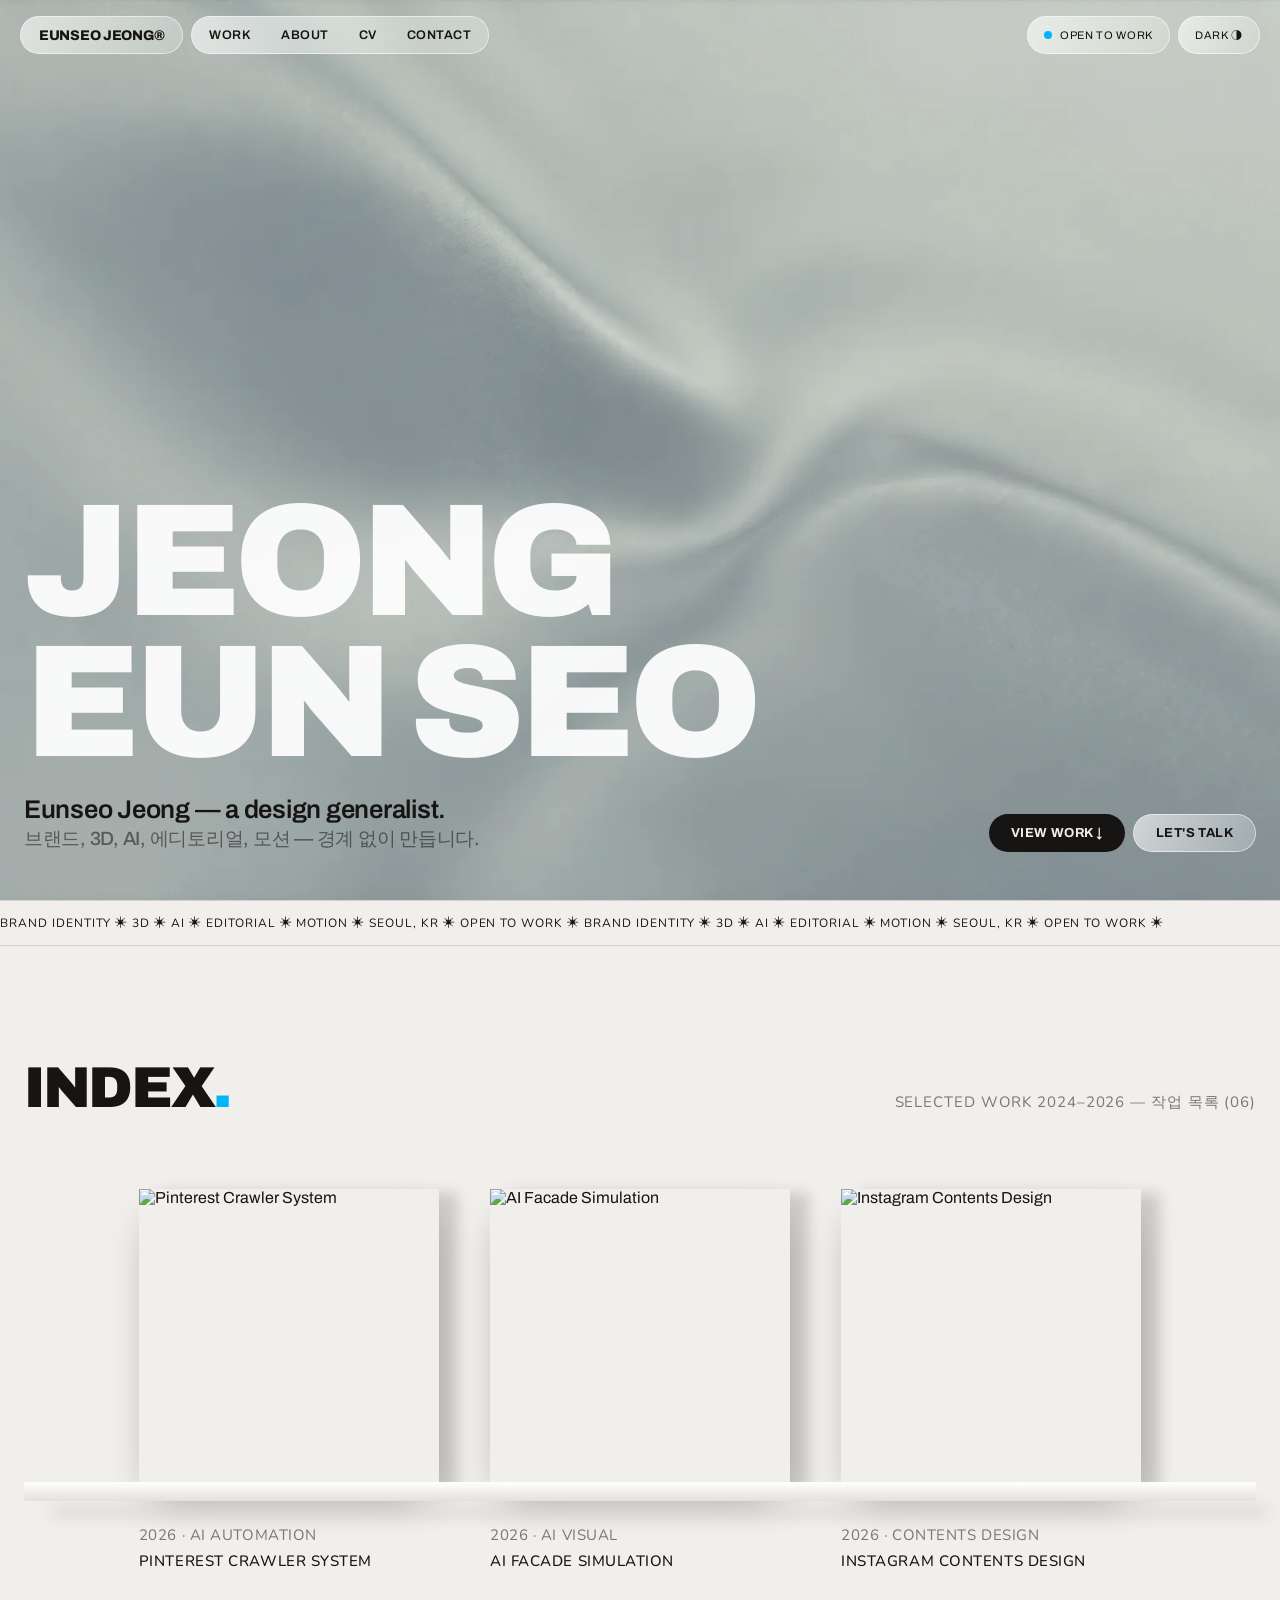
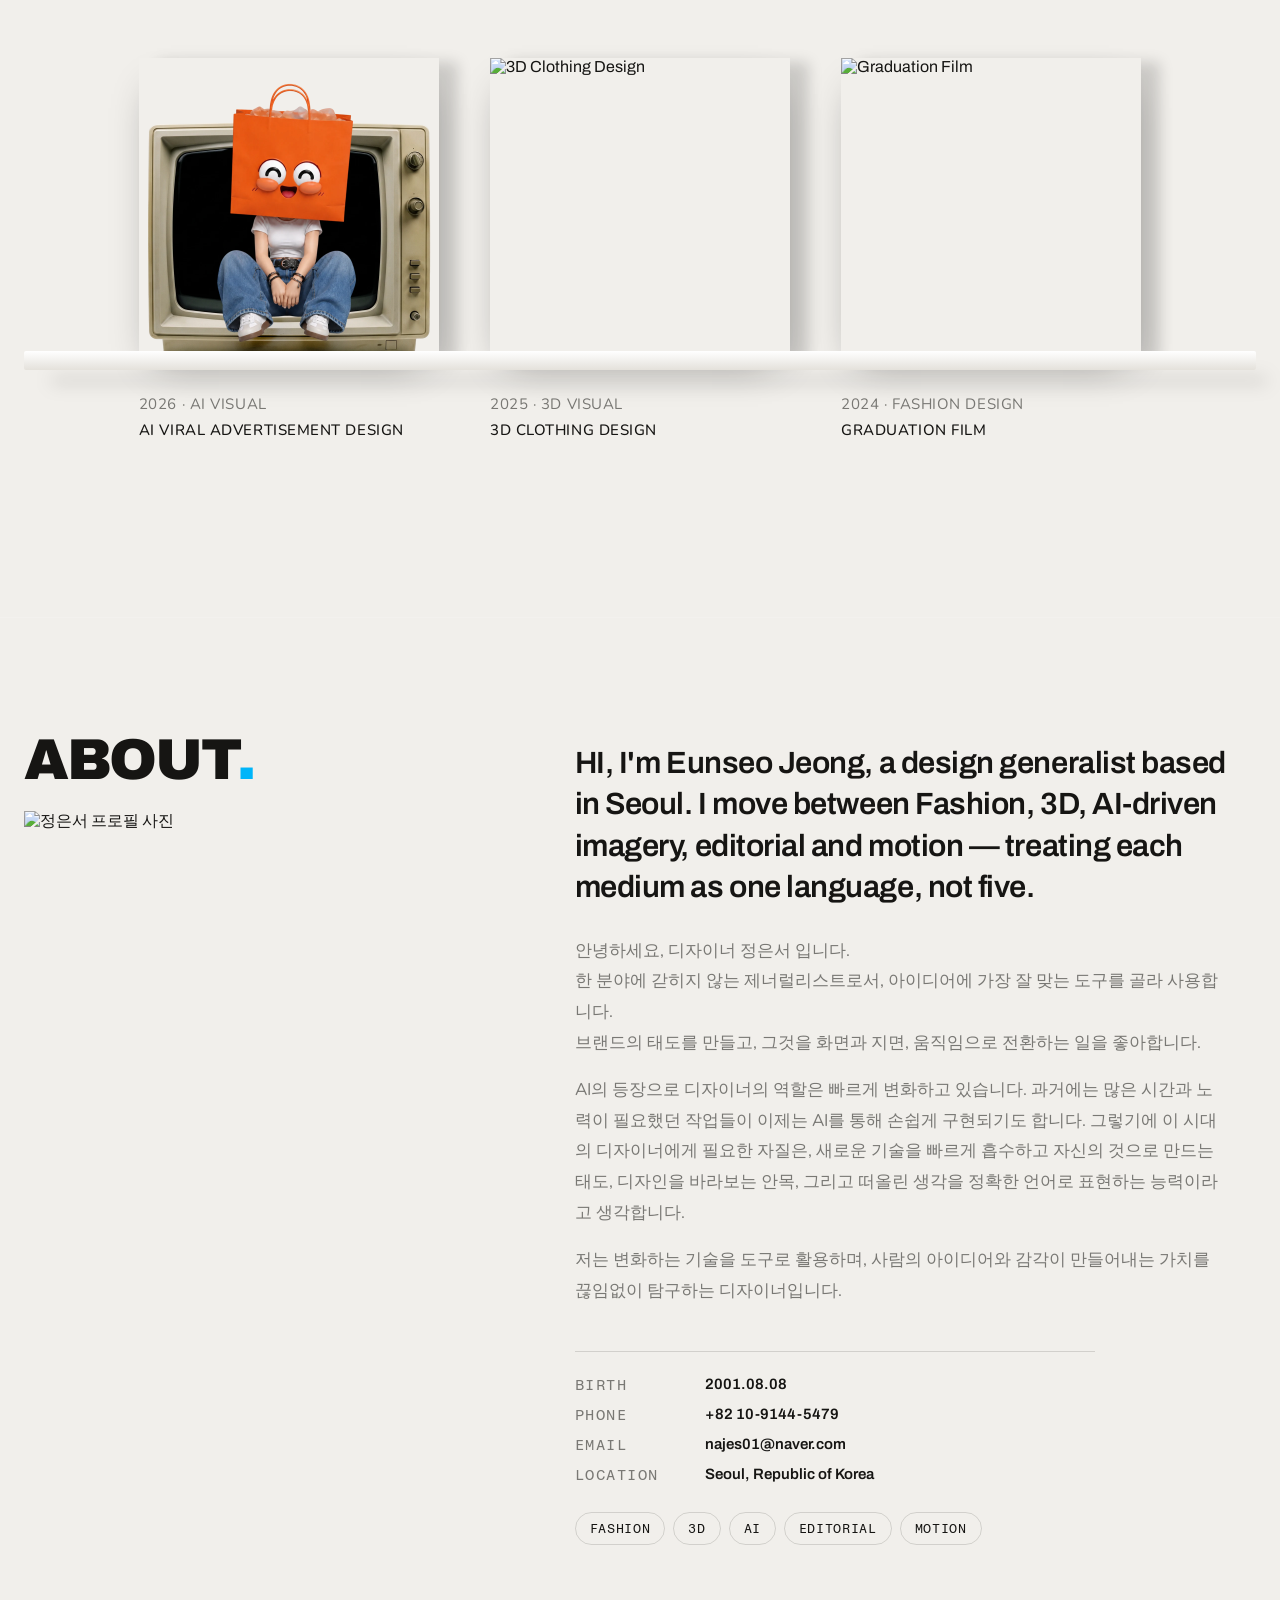
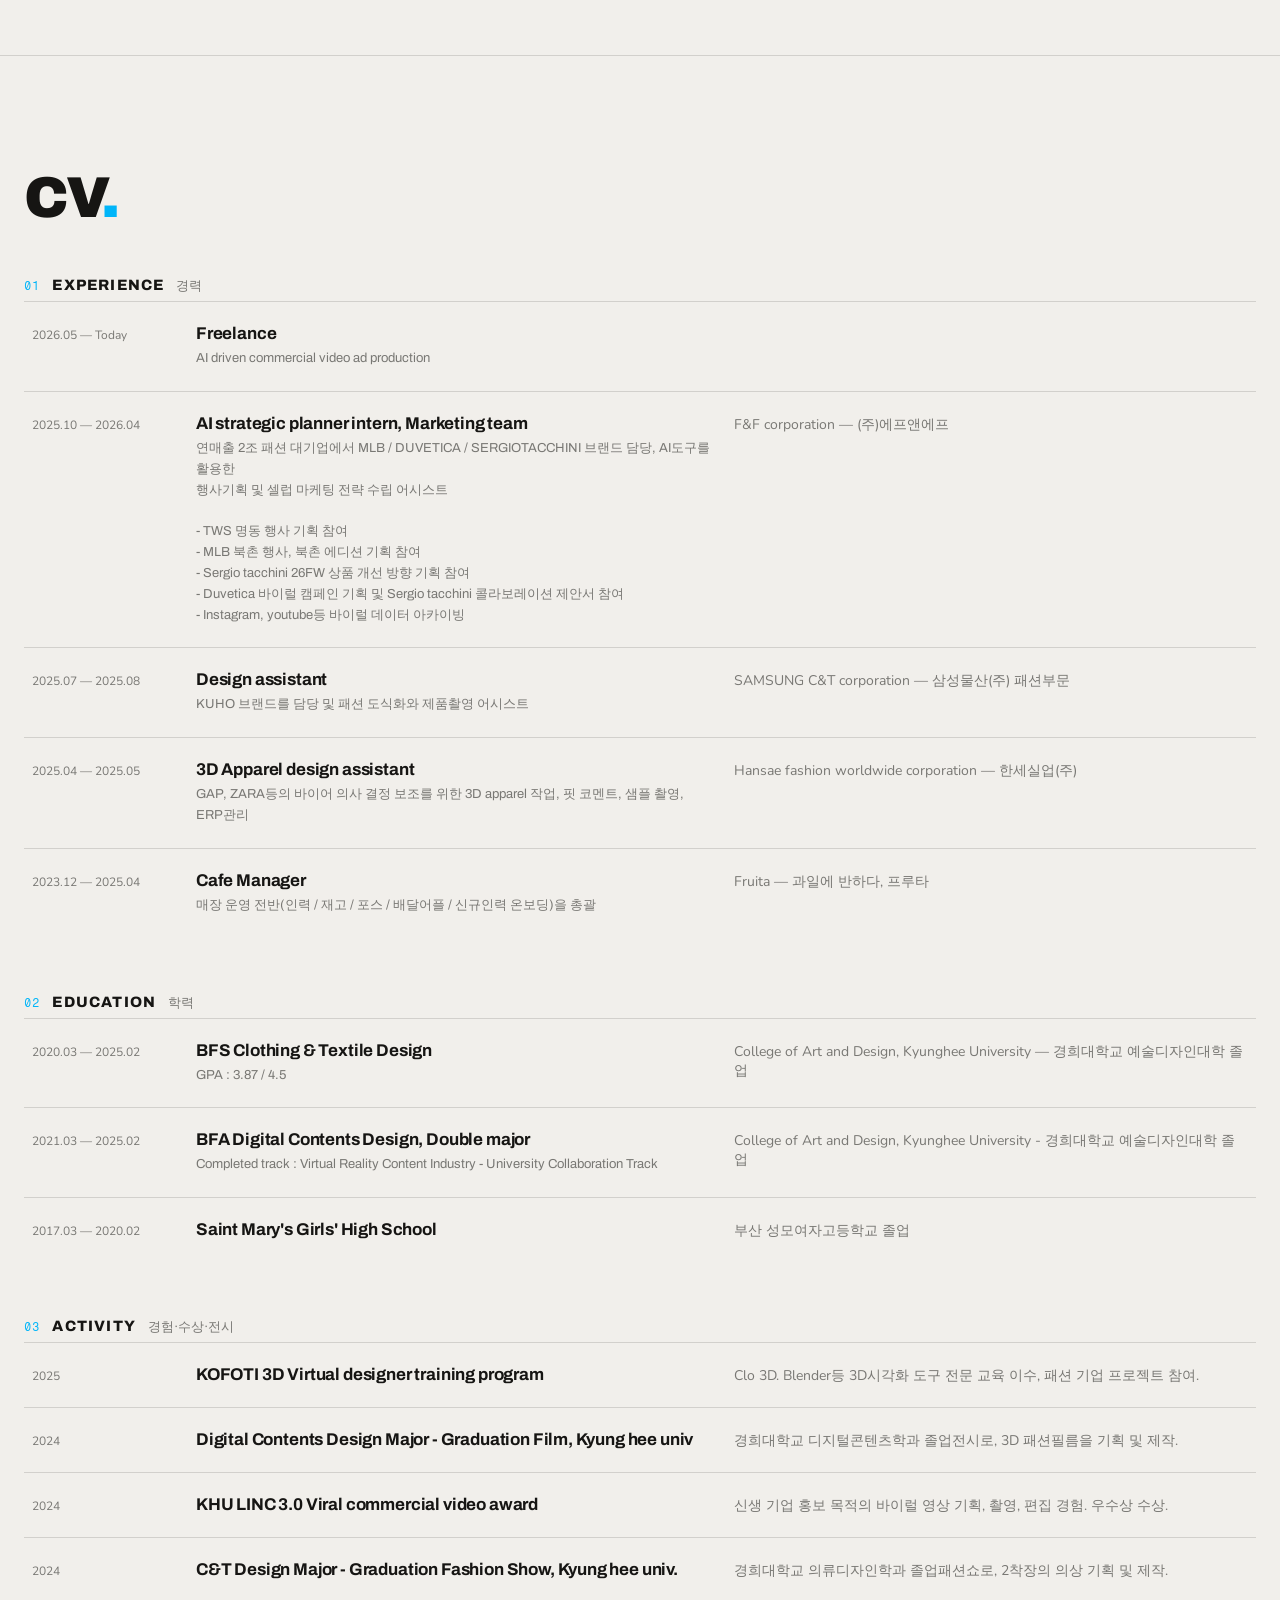
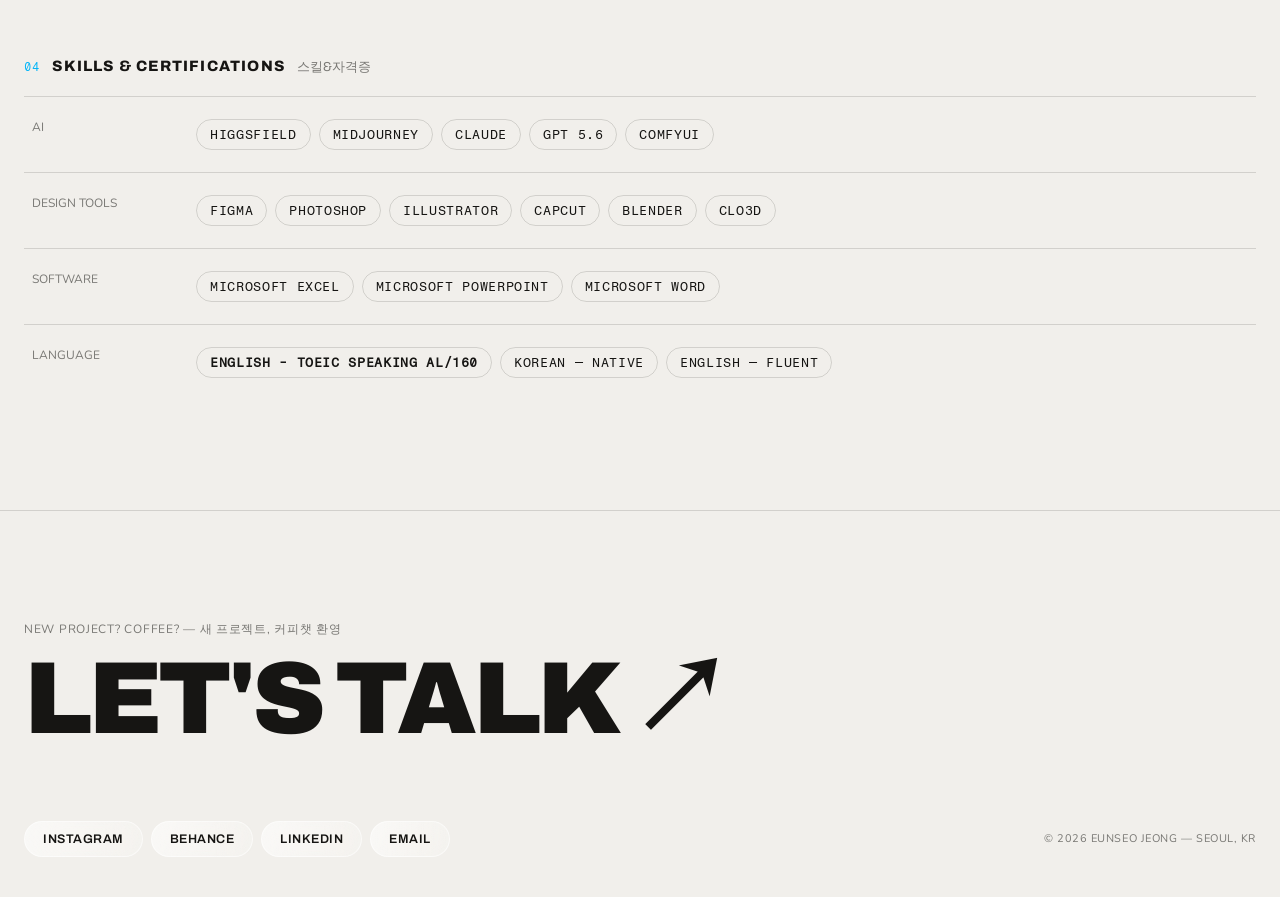
==== commit c7d2152c: "Swap project 4 cover to cutout TV mockup Replace the cover-04 placeholder with the transparent retro" ====
--- a/index.html
+++ b/index.html
@@ -71,8 +71,8 @@
     <div style="position:relative;padding:0 20px 12px">
       <div class="shelf-row">
         <a class="cover" data-idx="1" href="work/pinterest-crawler/"><img src="assets/cover-01.webp" alt="Pinterest Crawler System"></a>
-        <a class="cover" data-idx="2" href="work/ai-facade-simulation/"><img src="assets/cover-02.webp" alt="AI Facade Simulation"></a>
-        <a class="cover" data-idx="3" href="work/ai-game-visual/"><img src="assets/cover-03.webp" alt="AI Game Visual Design"></a>
+        <a class="cover cutout" data-idx="2" href="work/ai-facade-simulation/"><img src="assets/cover-02.webp" alt="AI Facade Simulation"></a>
+        <a class="cover cutout" data-idx="3" href="work/instagram-contents/"><img src="assets/cover-03.webp" alt="Instagram Contents Design"></a>
       </div>
       <div class="shelf-board"></div>
     </div>
@@ -86,8 +86,8 @@
         <div data-plabel="2" style="font-weight:500;font-family:Nunito;font-size:15px">AI FACADE SIMULATION</div>
       </div>
       <div style="font-family:'Fragment Mono',monospace;font-size:11px;line-height:1.7;letter-spacing:.05em">
-        <div style="color:var(--mut);font-family:Nunito;font-size:15px">2026 · AI VISUAL</div>
-        <div data-plabel="3" style="font-weight:500;font-family:Nunito;font-size:15px">AI GAME VISUAL DESIGN</div>
+        <div style="color:var(--mut);font-family:Nunito;font-size:15px">2026 · CONTENTS DESIGN</div>
+        <div data-plabel="3" style="font-weight:500;font-family:Nunito;font-size:15px">INSTAGRAM CONTENTS DESIGN</div>
       </div>
     </div>
   </div>
@@ -95,7 +95,7 @@
   <div style="max-width:1280px;margin:0 auto 84px">
     <div style="position:relative;padding:0 20px 12px">
       <div class="shelf-row">
-        <a class="cover" data-idx="4" href="work/ai-viral-ad/"><img src="assets/cover-04.webp" alt="AI Viral Advertisement Design"></a>
+        <a class="cover cutout" data-idx="4" href="work/ai-viral-ad/"><img src="assets/cover-04.webp" alt="AI Viral Advertisement Design"></a>
         <a class="cover" data-idx="5" href="work/3d-clothing-design/"><img src="assets/cover-05.webp" alt="3D Clothing Design"></a>
         <a class="cover" data-idx="6" href="work/graduation-film/"><img src="assets/cover-06.webp" alt="Graduation Film"></a>
       </div>
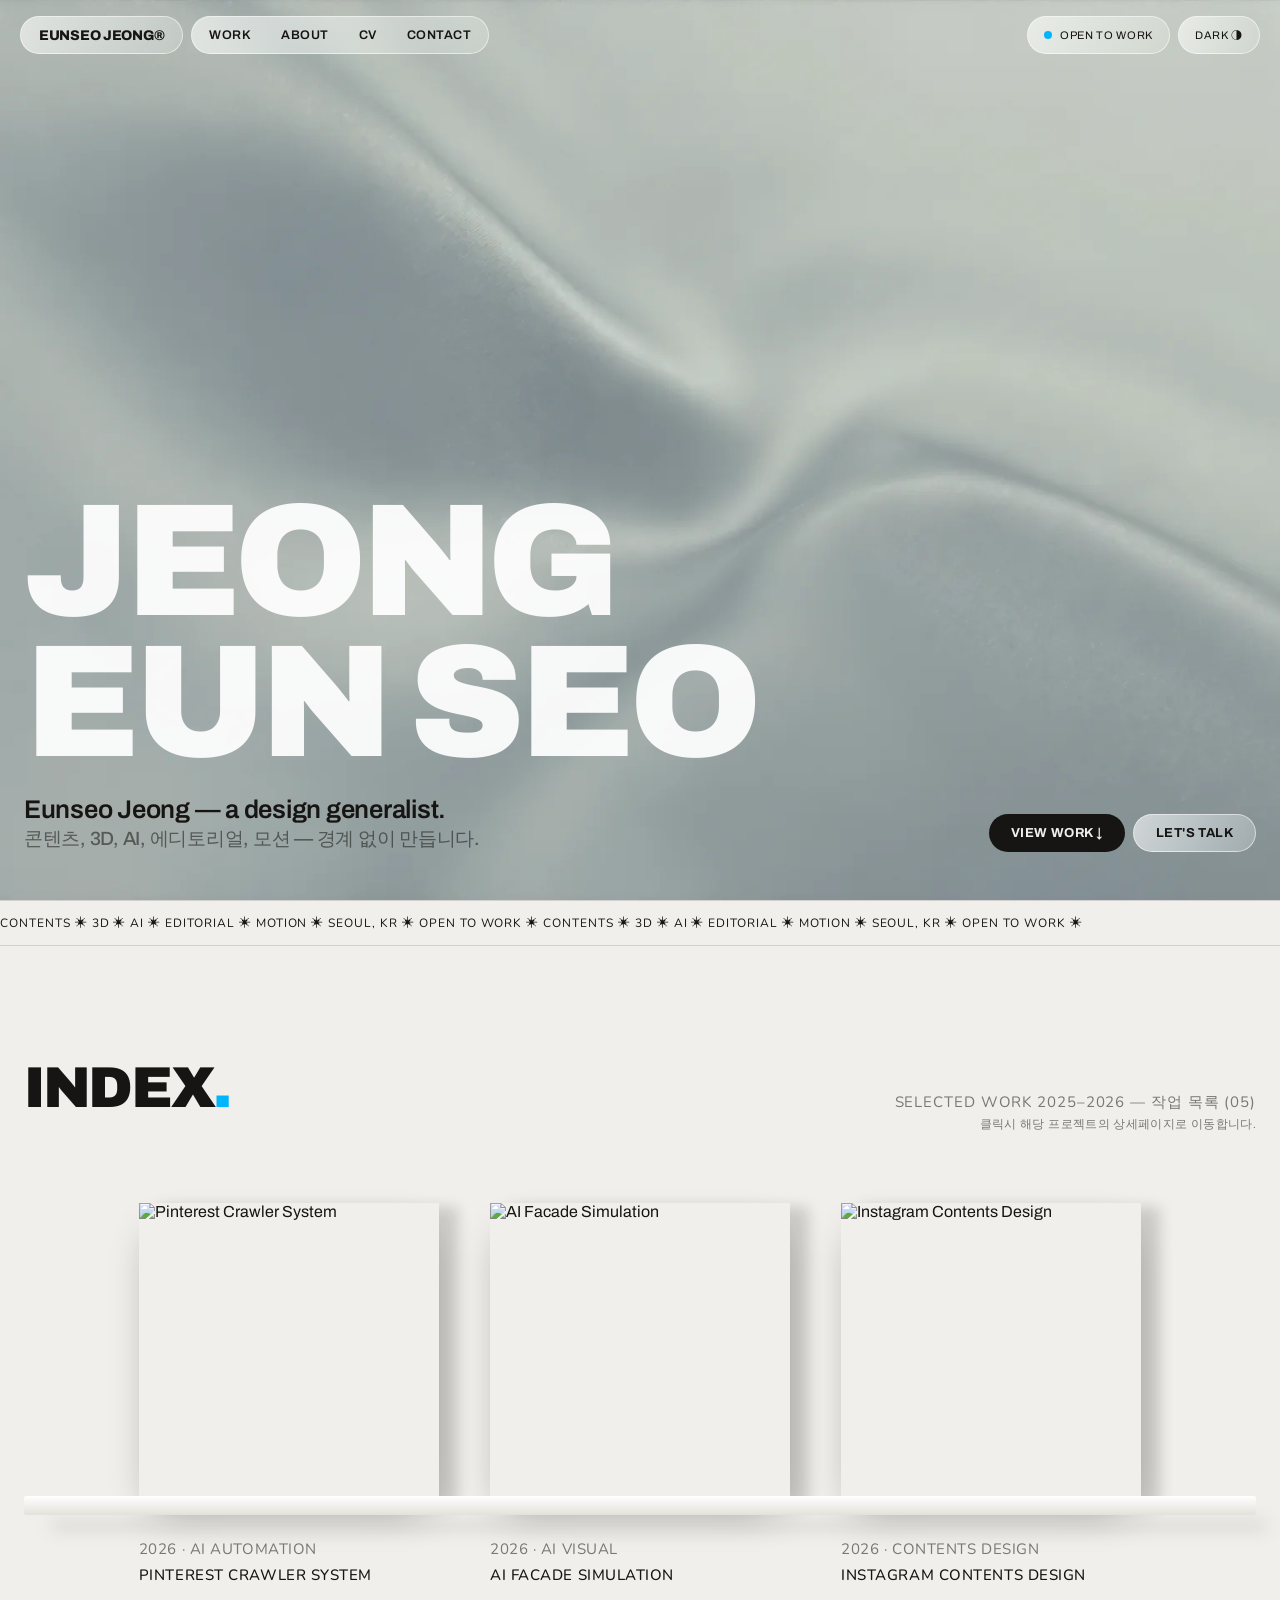
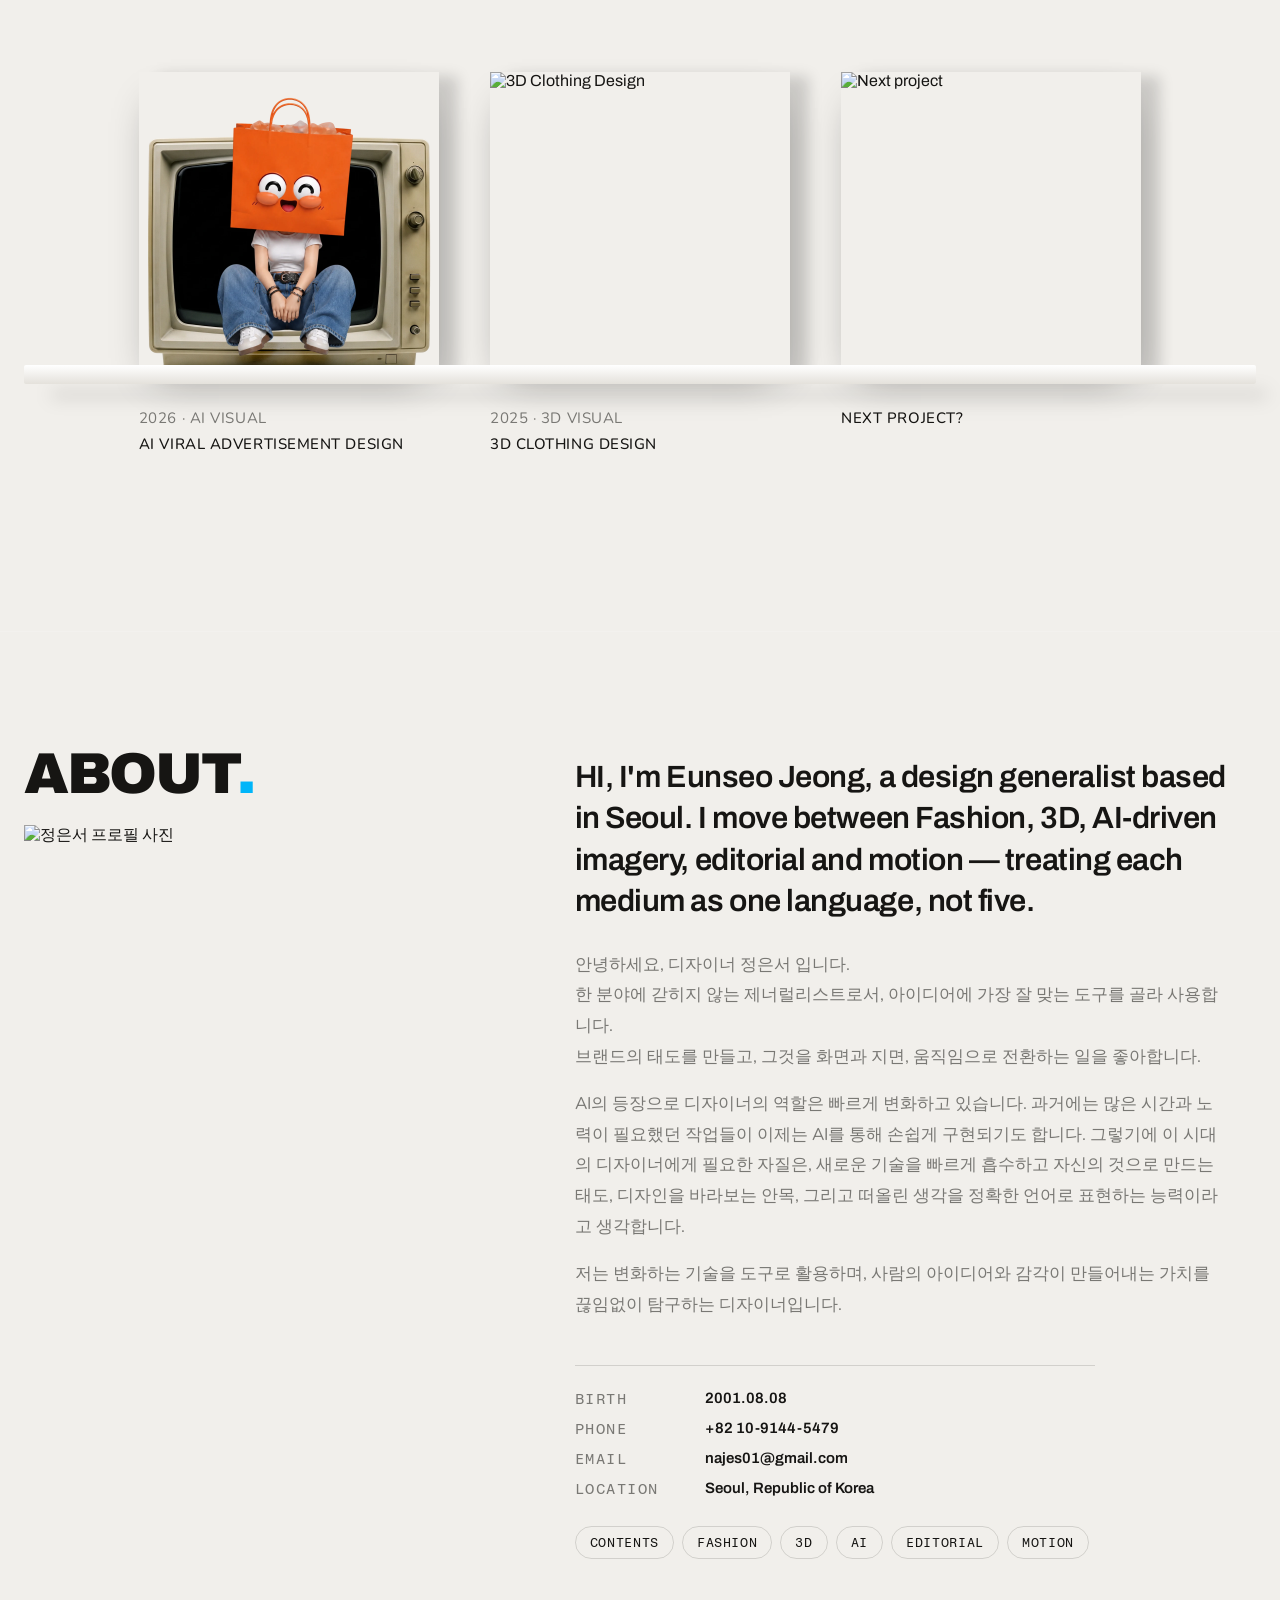
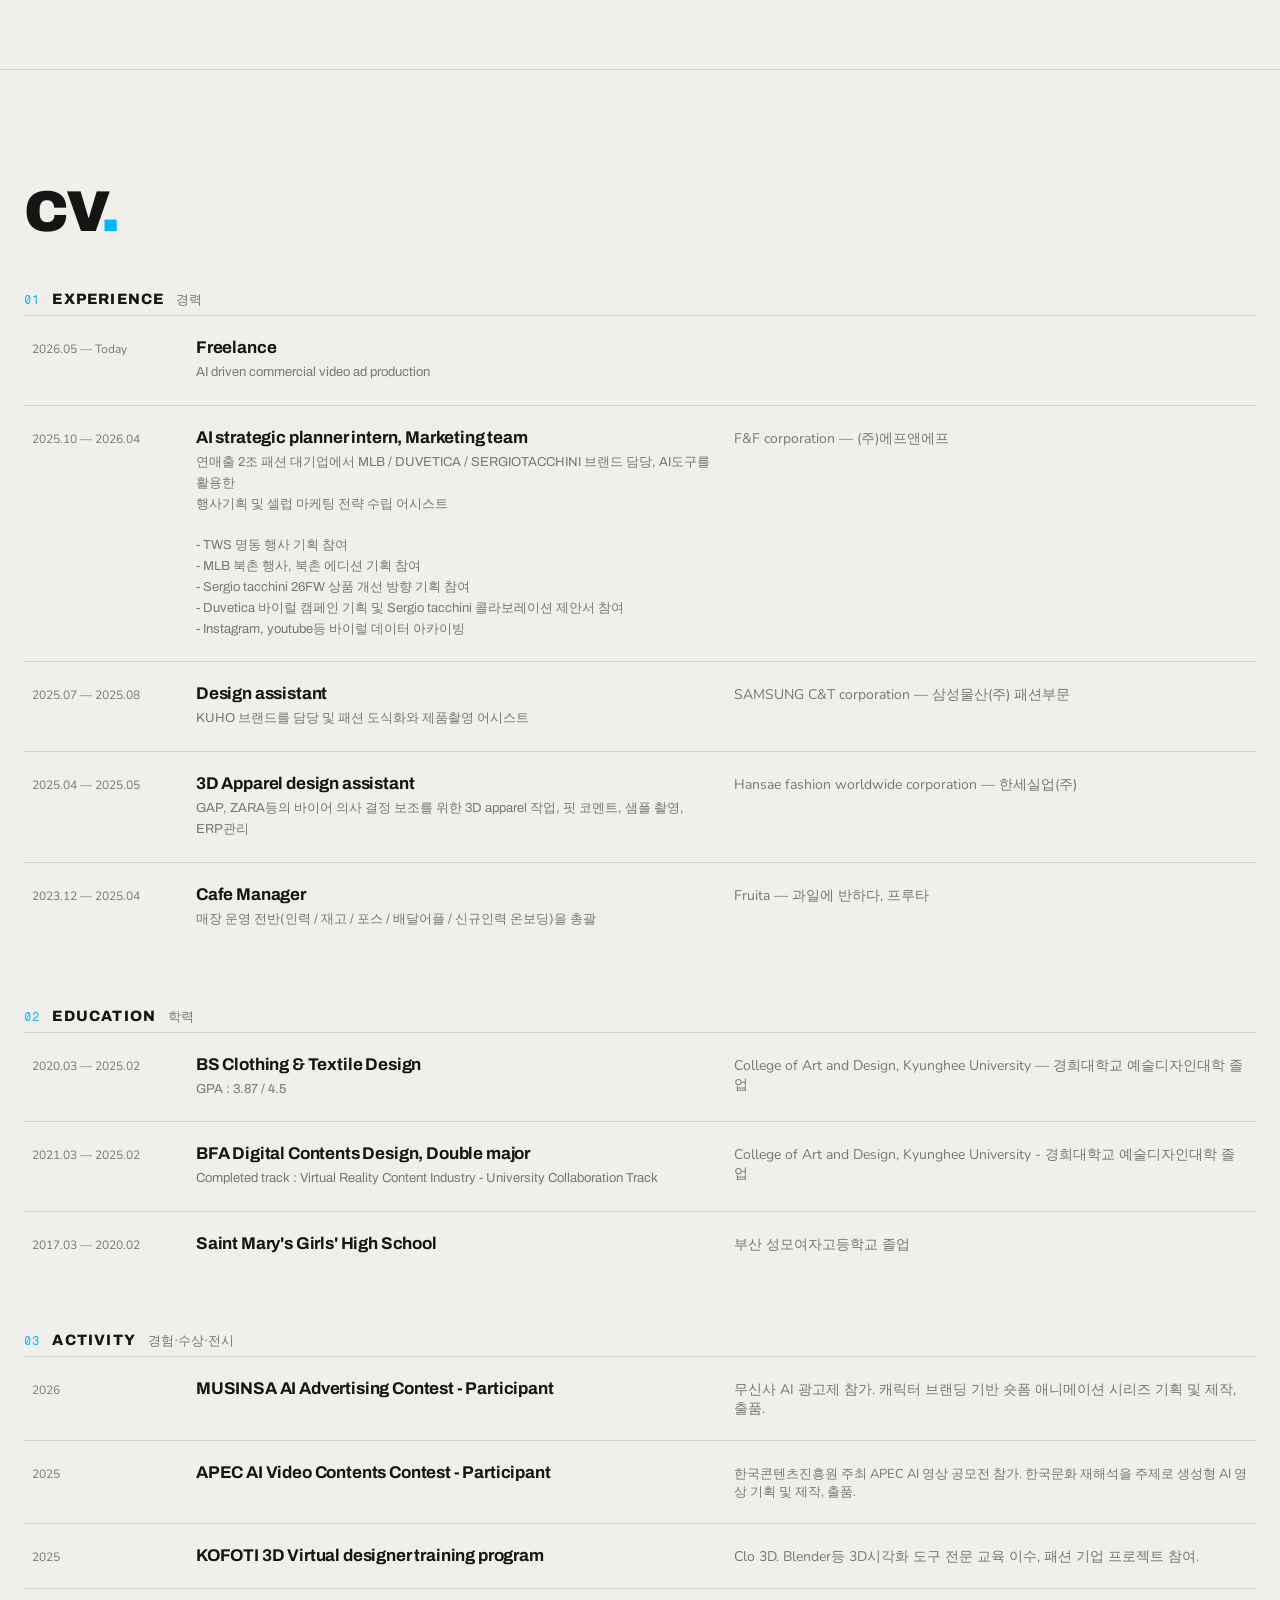
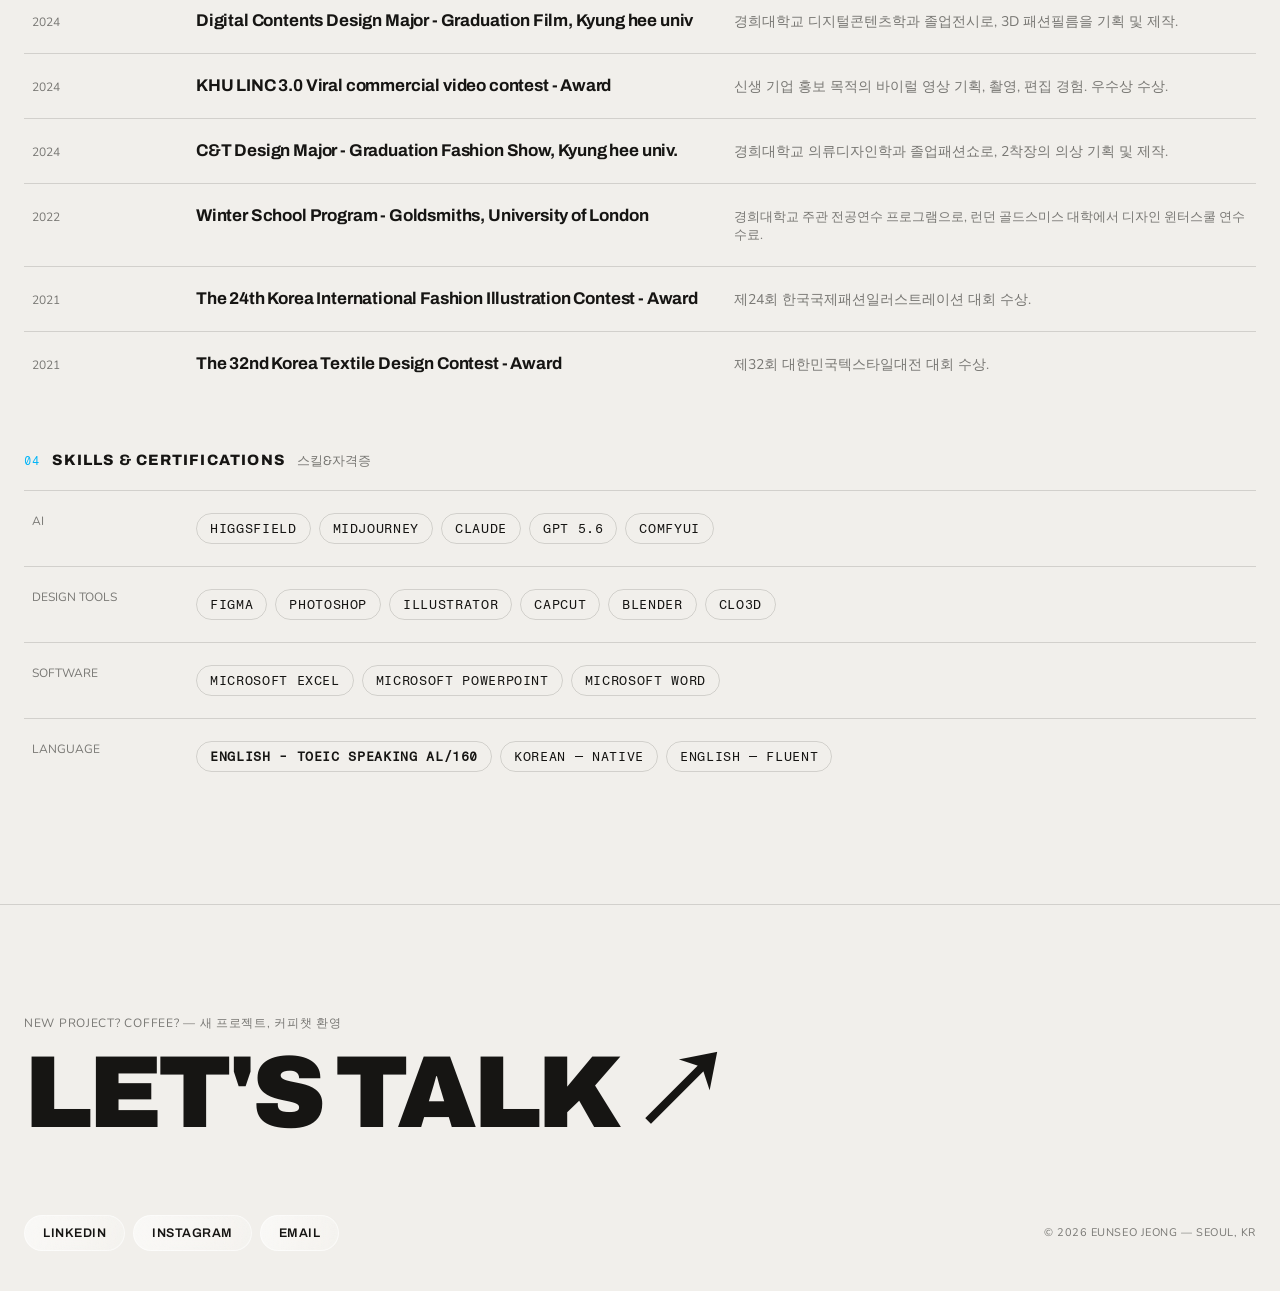
==== commit 67e4ac10: "Expand CV activity list and tune description sizing - Add 2026 Musinsa AI ad contest, 2025 APEC AI v" ====
--- a/index.html
+++ b/index.html
@@ -46,7 +46,7 @@
   <div style="position:absolute;inset:0;display:flex;flex-direction:column;justify-content:flex-end;padding:0 24px 48px;pointer-events:none">
     <h1 style="margin:0;font-size:clamp(64px,12.5vw,230px);line-height:.88;color:#FFFFFF;opacity:.93;mix-blend-mode:hard-light;text-align:left">JEONG <br>EUN SEO</h1>
     <div style="display:flex;justify-content:space-between;align-items:flex-end;margin-top:22px;flex-wrap:wrap;gap:16px">
-      <p style="margin:0;font-size:clamp(18px,2vw,26px);font-weight:600;letter-spacing:-.01em;max-width:560px;position:relative">Eunseo Jeong — a design generalist.<br><span style="color:var(--mut);font-size:.75em;font-weight:500">브랜드, 3D, AI, 에디토리얼, 모션 — 경계 없이 만듭니다.</span></p>
+      <p style="margin:0;font-size:clamp(18px,2vw,26px);font-weight:600;letter-spacing:-.01em;max-width:560px;position:relative">Eunseo Jeong — a design generalist.<br><span style="color:var(--mut);font-size:.75em;font-weight:500">콘텐츠, 3D, AI, 에디토리얼, 모션 — 경계 없이 만듭니다.</span></p>
       <div style="display:flex;gap:8px;pointer-events:auto">
         <a href="#work" style="background:var(--ink);color:var(--bg);border-radius:99px;height:38px;box-sizing:border-box;padding:0 22px;display:inline-flex;align-items:center;font-size:13px;font-weight:700;letter-spacing:.03em">VIEW WORK ↓</a>
         <a href="#contact" class="glass" style="border-radius:99px;height:38px;padding:0 22px;display:inline-flex;align-items:center;font-size:13px;font-weight:700;letter-spacing:.03em">LET'S TALK</a>
@@ -57,14 +57,17 @@
 
 <div style="border-top:1px solid var(--line);border-bottom:1px solid var(--line);overflow:hidden;padding:14px 0;font-family:'Fragment Mono',monospace;font-size:12px;letter-spacing:.08em;white-space:nowrap">
   <div style="display:inline-block;animation:marq 28s linear infinite">
-    <span style="font-family:Nunito">BRAND IDENTITY ✳ 3D ✳ AI ✳ EDITORIAL ✳ MOTION ✳ SEOUL, KR ✳ OPEN TO WORK ✳&nbsp;</span><span style="font-family:Nunito">BRAND IDENTITY ✳ 3D ✳ AI ✳ EDITORIAL ✳ MOTION ✳ SEOUL, KR ✳ OPEN TO WORK ✳&nbsp;</span>
+    <span style="font-family:Nunito">CONTENTS ✳ 3D ✳ AI ✳ EDITORIAL ✳ MOTION ✳ SEOUL, KR ✳ OPEN TO WORK ✳&nbsp;</span><span style="font-family:Nunito">CONTENTS ✳ 3D ✳ AI ✳ EDITORIAL ✳ MOTION ✳ SEOUL, KR ✳ OPEN TO WORK ✳&nbsp;</span>
   </div>
 </div>
 
 <section id="work" style="position:relative;padding:110px 24px 90px;scroll-margin-top:40px">
   <div style="display:flex;justify-content:space-between;align-items:baseline;max-width:1280px;margin:0 auto 70px;flex-wrap:wrap;gap:8px">
     <h2 style="margin:0;font-size:clamp(34px,4.5vw,64px)">INDEX<span style="color:var(--accent)">.</span></h2>
-    <p style="margin:0;font-family:Nunito;font-size:15px;color:var(--mut);letter-spacing:.06em">SELECTED WORK 2024–2026 — 작업 목록 (06)</p>
+    <div style="display:flex;flex-direction:column;align-items:flex-end;gap:4px;text-align:right">
+      <p style="margin:0;font-family:Nunito;font-size:15px;color:var(--mut);letter-spacing:.06em">SELECTED WORK 2025–2026 — 작업 목록 (05)</p>
+      <p style="margin:0;font-family:Nunito;font-size:12px;color:var(--mut);letter-spacing:.03em">클릭시 해당 프로젝트의 상세페이지로 이동합니다.</p>
+    </div>
   </div>
 
   <div style="max-width:1280px;margin:0 auto 84px">
@@ -96,8 +99,8 @@
     <div style="position:relative;padding:0 20px 12px">
       <div class="shelf-row">
         <a class="cover cutout" data-idx="4" href="work/ai-viral-ad/"><img src="assets/cover-04.webp" alt="AI Viral Advertisement Design"></a>
-        <a class="cover" data-idx="5" href="work/3d-clothing-design/"><img src="assets/cover-05.webp" alt="3D Clothing Design"></a>
-        <a class="cover" data-idx="6" href="work/graduation-film/"><img src="assets/cover-06.webp" alt="Graduation Film"></a>
+        <a class="cover cutout" data-idx="5" href="work/3d-clothing-design/"><img src="assets/cover-05.webp" alt="3D Clothing Design"></a>
+        <a class="cover cutout" data-idx="6" style="cursor:default"><img src="assets/cover-06.webp" alt="Next project"></a>
       </div>
       <div class="shelf-board"></div>
     </div>
@@ -111,8 +114,7 @@
         <div data-plabel="5" style="font-weight:500;font-family:Nunito;font-size:15px">3D CLOTHING DESIGN</div>
       </div>
       <div style="font-family:'Fragment Mono',monospace;font-size:11px;line-height:1.7;letter-spacing:.05em">
-        <div style="color:var(--mut);font-family:Nunito;font-size:15px">2024 · FASHION DESIGN</div>
-        <div data-plabel="6" style="font-weight:500;font-family:Nunito;font-size:15px">GRADUATION FILM</div>
+        <div data-plabel="6" style="font-weight:500;font-family:Nunito;font-size:15px">NEXT PROJECT?</div>
       </div>
     </div>
   </div>
@@ -135,11 +137,12 @@
         <span style="font-family:'Fragment Mono',monospace;font-size:15px;letter-spacing:.1em;color:var(--mut)">PHONE</span>
         <span style="font-size:15px;font-weight:600">+82 10-9144-5479</span>
         <span style="font-family:'Fragment Mono',monospace;font-size:15px;letter-spacing:.1em;color:var(--mut)">EMAIL</span>
-        <span style="font-size:15px;font-weight:600">najes01@naver.com</span>
+        <span style="font-size:15px;font-weight:600">najes01@gmail.com</span>
         <span style="font-family:'Fragment Mono',monospace;font-size:15px;letter-spacing:.1em;color:var(--mut)">LOCATION</span>
         <span style="font-size:15px;font-weight:600">Seoul, Republic of Korea</span>
       </div>
       <div style="display:flex;gap:8px;flex-wrap:wrap">
+        <span style="border:1px solid var(--line);border-radius:99px;padding:8px 14px;font-family:'Fragment Mono',monospace;font-size:13px;letter-spacing:.05em">CONTENTS</span>
         <span style="border:1px solid var(--line);border-radius:99px;padding:8px 14px;font-family:'Fragment Mono',monospace;font-size:13px;letter-spacing:.05em">FASHION</span>
         <span style="border:1px solid var(--line);border-radius:99px;padding:8px 14px;font-family:'Fragment Mono',monospace;font-size:13px;letter-spacing:.05em">3D</span>
         <span style="border:1px solid var(--line);border-radius:99px;padding:8px 14px;font-family:'Fragment Mono',monospace;font-size:13px;letter-spacing:.05em">AI</span>
@@ -210,7 +213,7 @@
       <div class="cvrow" style="display:grid;grid-template-columns:140px 1fr 1fr;gap:24px;padding:22px 8px;border-top:1px solid var(--line);align-items:baseline">
         <span style="font-family:Nunito;font-size:12px;color:var(--mut)">2020.03 — 2025.02</span>
         <div>
-          <div style="font-size:17px;font-weight:700;letter-spacing:-.01em">BFS Clothing &amp; Textile Design</div>
+          <div style="font-size:17px;font-weight:700;letter-spacing:-.01em">BS Clothing &amp; Textile Design</div>
           <div style="font-size:13px;color:var(--mut);margin-top:5px;line-height:1.6">GPA : 3.87 / 4.5</div>
         </div>
         <span style="font-size:14px;color:var(--mut);font-family:Nunito">College of Art and Design, Kyunghee University — 경희대학교 예술디자인대학 졸업</span>
@@ -239,6 +242,16 @@
         <span style="font-size:13px;color:var(--mut)">경험·수상·전시</span>
       </div>
       <div class="cvrow" style="display:grid;grid-template-columns:140px 1fr 1fr;gap:24px;padding:22px 8px;border-top:1px solid var(--line);align-items:baseline">
+        <span style="font-family:Nunito;font-size:12px;color:var(--mut)">2026</span>
+        <div style="font-size:17px;font-weight:700;letter-spacing:-.01em">MUSINSA AI Advertising Contest - Participant</div>
+        <span style="font-size:14px;color:var(--mut);font-family:Nunito">무신사 AI 광고제 참가. 캐릭터 브랜딩 기반 숏폼 애니메이션 시리즈 기획 및 제작, 출품.</span>
+      </div>
+      <div class="cvrow" style="display:grid;grid-template-columns:140px 1fr 1fr;gap:24px;padding:22px 8px;border-top:1px solid var(--line);align-items:baseline">
+        <span style="font-family:Nunito;font-size:12px;color:var(--mut)">2025</span>
+        <div style="font-size:17px;font-weight:700;letter-spacing:-.01em">APEC AI Video Contents Contest - Participant</div>
+        <span style="font-size:13px;color:var(--mut);font-family:Nunito">한국콘텐츠진흥원 주최 APEC AI 영상 공모전 참가. 한국문화 재해석을 주제로 생성형 AI 영상 기획 및 제작, 출품.</span>
+      </div>
+      <div class="cvrow" style="display:grid;grid-template-columns:140px 1fr 1fr;gap:24px;padding:22px 8px;border-top:1px solid var(--line);align-items:baseline">
         <span style="font-family:Nunito;font-size:12px;color:var(--mut)">2025</span>
         <div style="font-size:17px;font-weight:700;letter-spacing:-.01em">KOFOTI 3D Virtual designer training program</div>
         <span style="font-size:14px;color:var(--mut);font-family:Nunito">Clo 3D. Blender등 3D시각화 도구 전문 교육 이수, 패션 기업 프로젝트 참여.</span>
@@ -250,13 +263,28 @@
       </div>
       <div class="cvrow" style="display:grid;grid-template-columns:140px 1fr 1fr;gap:24px;padding:22px 8px;border-top:1px solid var(--line);align-items:baseline">
         <span style="font-family:Nunito;font-size:12px;color:var(--mut)">2024</span>
-        <div style="font-size:17px;font-weight:700;letter-spacing:-.01em">KHU LINC 3.0 Viral commercial video award</div>
+        <div style="font-size:17px;font-weight:700;letter-spacing:-.01em">KHU LINC 3.0 Viral commercial video contest - Award</div>
         <span style="font-size:14px;color:var(--mut);font-family:Nunito">신생 기업 홍보 목적의 바이럴 영상 기획, 촬영, 편집 경험. 우수상 수상.</span>
       </div>
       <div class="cvrow" style="display:grid;grid-template-columns:140px 1fr 1fr;gap:24px;padding:22px 8px;border-top:1px solid var(--line);align-items:baseline">
         <span style="font-family:Nunito;font-size:12px;color:var(--mut)">2024</span>
         <div style="font-size:17px;font-weight:700;letter-spacing:-.01em">C&amp;T Design Major - Graduation Fashion Show, Kyung hee univ.</div>
         <span style="font-size:14px;color:var(--mut);font-family:Nunito">경희대학교 의류디자인학과 졸업패션쇼로, 2착장의 의상 기획 및 제작.</span>
+      </div>
+      <div class="cvrow" style="display:grid;grid-template-columns:140px 1fr 1fr;gap:24px;padding:22px 8px;border-top:1px solid var(--line);align-items:baseline">
+        <span style="font-family:Nunito;font-size:12px;color:var(--mut)">2022</span>
+        <div style="font-size:17px;font-weight:700;letter-spacing:-.01em">Winter School Program - Goldsmiths, University of London</div>
+        <span style="font-size:13px;color:var(--mut);font-family:Nunito">경희대학교 주관 전공연수 프로그램으로, 런던 골드스미스 대학에서 디자인 윈터스쿨 연수 수료.</span>
+      </div>
+      <div class="cvrow" style="display:grid;grid-template-columns:140px 1fr 1fr;gap:24px;padding:22px 8px;border-top:1px solid var(--line);align-items:baseline">
+        <span style="font-family:Nunito;font-size:12px;color:var(--mut)">2021</span>
+        <div style="font-size:17px;font-weight:700;letter-spacing:-.01em">The 24th Korea International Fashion Illustration Contest - Award</div>
+        <span style="font-size:14px;color:var(--mut);font-family:Nunito">제24회 한국국제패션일러스트레이션 대회 수상.</span>
+      </div>
+      <div class="cvrow" style="display:grid;grid-template-columns:140px 1fr 1fr;gap:24px;padding:22px 8px;border-top:1px solid var(--line);align-items:baseline">
+        <span style="font-family:Nunito;font-size:12px;color:var(--mut)">2021</span>
+        <div style="font-size:17px;font-weight:700;letter-spacing:-.01em">The 32nd Korea Textile Design Contest - Award</div>
+        <span style="font-size:14px;color:var(--mut);font-family:Nunito">제32회 대한민국텍스타일대전 대회 수상.</span>
       </div>
     </div>
 
@@ -309,13 +337,12 @@
 <footer id="contact" style="border-top:1px solid var(--line);padding:110px 24px 40px;scroll-margin-top:40px">
   <div style="max-width:1280px;margin:0 auto">
     <p style="margin:0 0 10px;font-family:Nunito;font-size:12px;color:var(--mut);letter-spacing:.06em">NEW PROJECT? COFFEE? — 새 프로젝트, 커피챗 환영</p>
-    <a href="mailto:najes01@naver.com" class="talk" style="display:block;font-size:clamp(40px,8vw,140px);font-family:var(--font-head);font-weight:var(--head-wt);letter-spacing:var(--head-ls);line-height:1">LET'S TALK ↗</a>
+    <a href="mailto:najes01@gmail.com" class="talk" style="display:block;font-size:clamp(40px,8vw,140px);font-family:var(--font-head);font-weight:var(--head-wt);letter-spacing:var(--head-ls);line-height:1">LET'S TALK ↗</a>
     <div style="display:flex;justify-content:space-between;align-items:center;margin-top:70px;flex-wrap:wrap;gap:16px">
       <div style="display:flex;gap:8px;flex-wrap:wrap">
-        <a href="#" class="glass" style="border-radius:99px;padding:10px 18px;font-size:12.5px;font-weight:600;letter-spacing:.04em">INSTAGRAM</a>
-        <a href="#" class="glass" style="border-radius:99px;padding:10px 18px;font-size:12.5px;font-weight:600;letter-spacing:.04em">BEHANCE</a>
-        <a href="#" class="glass" style="border-radius:99px;padding:10px 18px;font-size:12.5px;font-weight:600;letter-spacing:.04em">LINKEDIN</a>
-        <a href="mailto:najes01@naver.com" class="glass" style="border-radius:99px;padding:10px 18px;font-size:12.5px;font-weight:600;letter-spacing:.04em">EMAIL</a>
+        <a href="https://www.linkedin.com/in/eunseo-jeong-05b2822b1/" target="_blank" rel="noopener noreferrer" class="glass" style="border-radius:99px;padding:10px 18px;font-size:12.5px;font-weight:600;letter-spacing:.04em">LINKEDIN</a>
+        <a href="https://www.instagram.com/eseoizm/" target="_blank" rel="noopener noreferrer" class="glass" style="border-radius:99px;padding:10px 18px;font-size:12.5px;font-weight:600;letter-spacing:.04em">INSTAGRAM</a>
+        <a href="mailto:najes01@gmail.com" class="glass" style="border-radius:99px;padding:10px 18px;font-size:12.5px;font-weight:600;letter-spacing:.04em">EMAIL</a>
       </div>
       <p style="margin:0;font-family:Nunito;font-size:11px;color:var(--mut);letter-spacing:.05em">© 2026 EUNSEO JEONG — SEOUL, KR</p>
     </div>
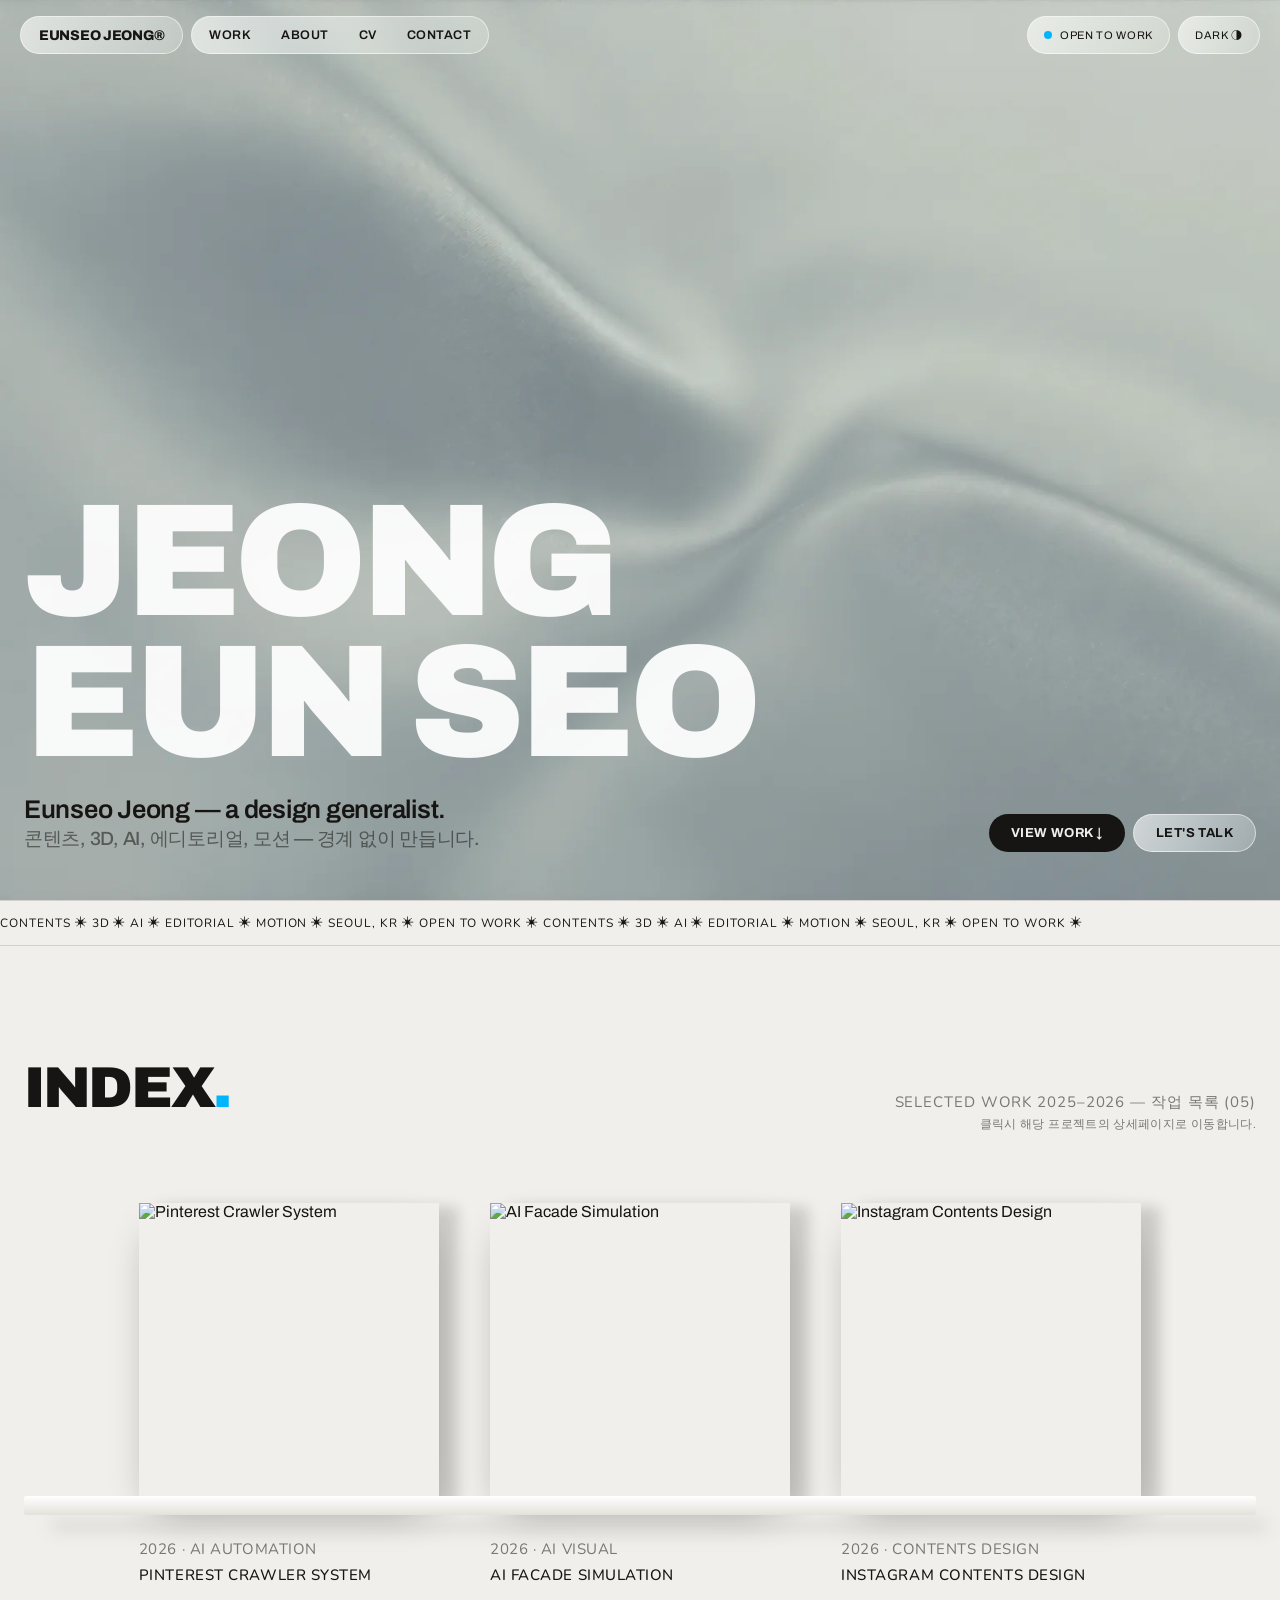
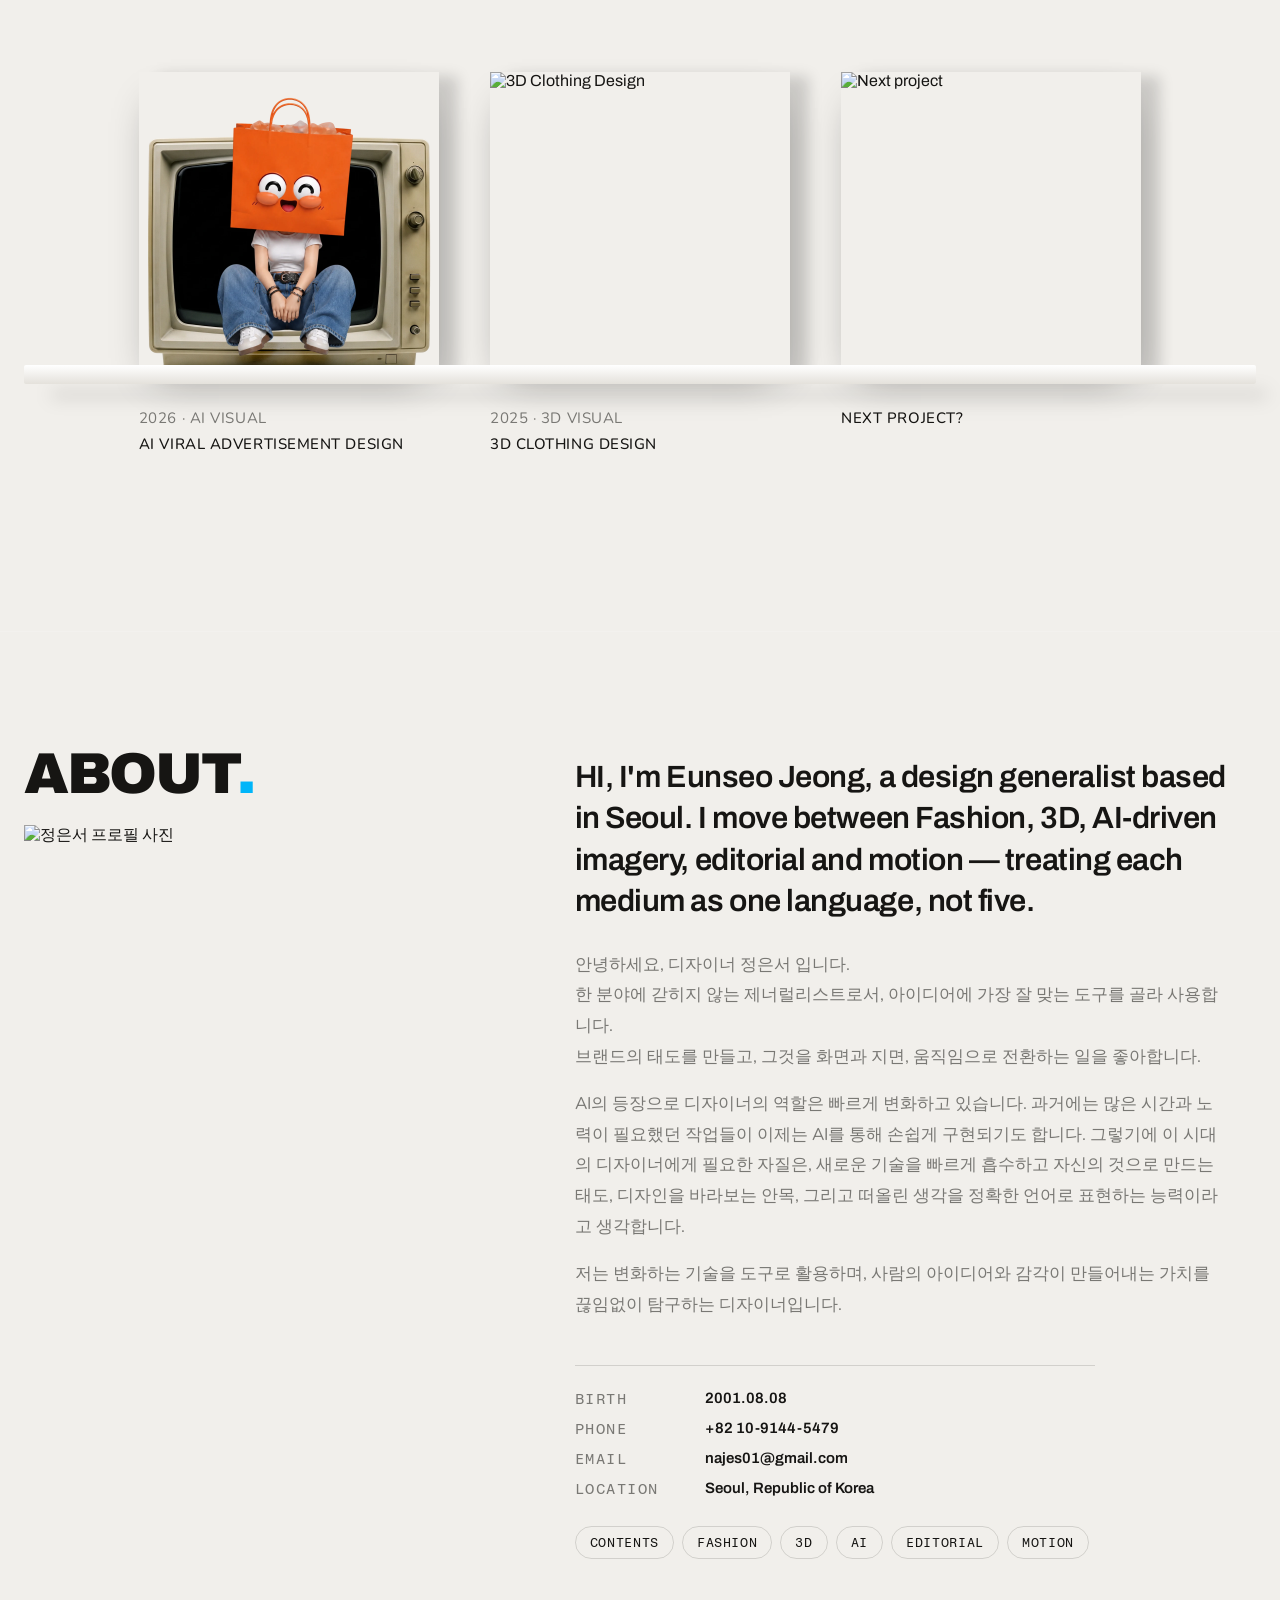
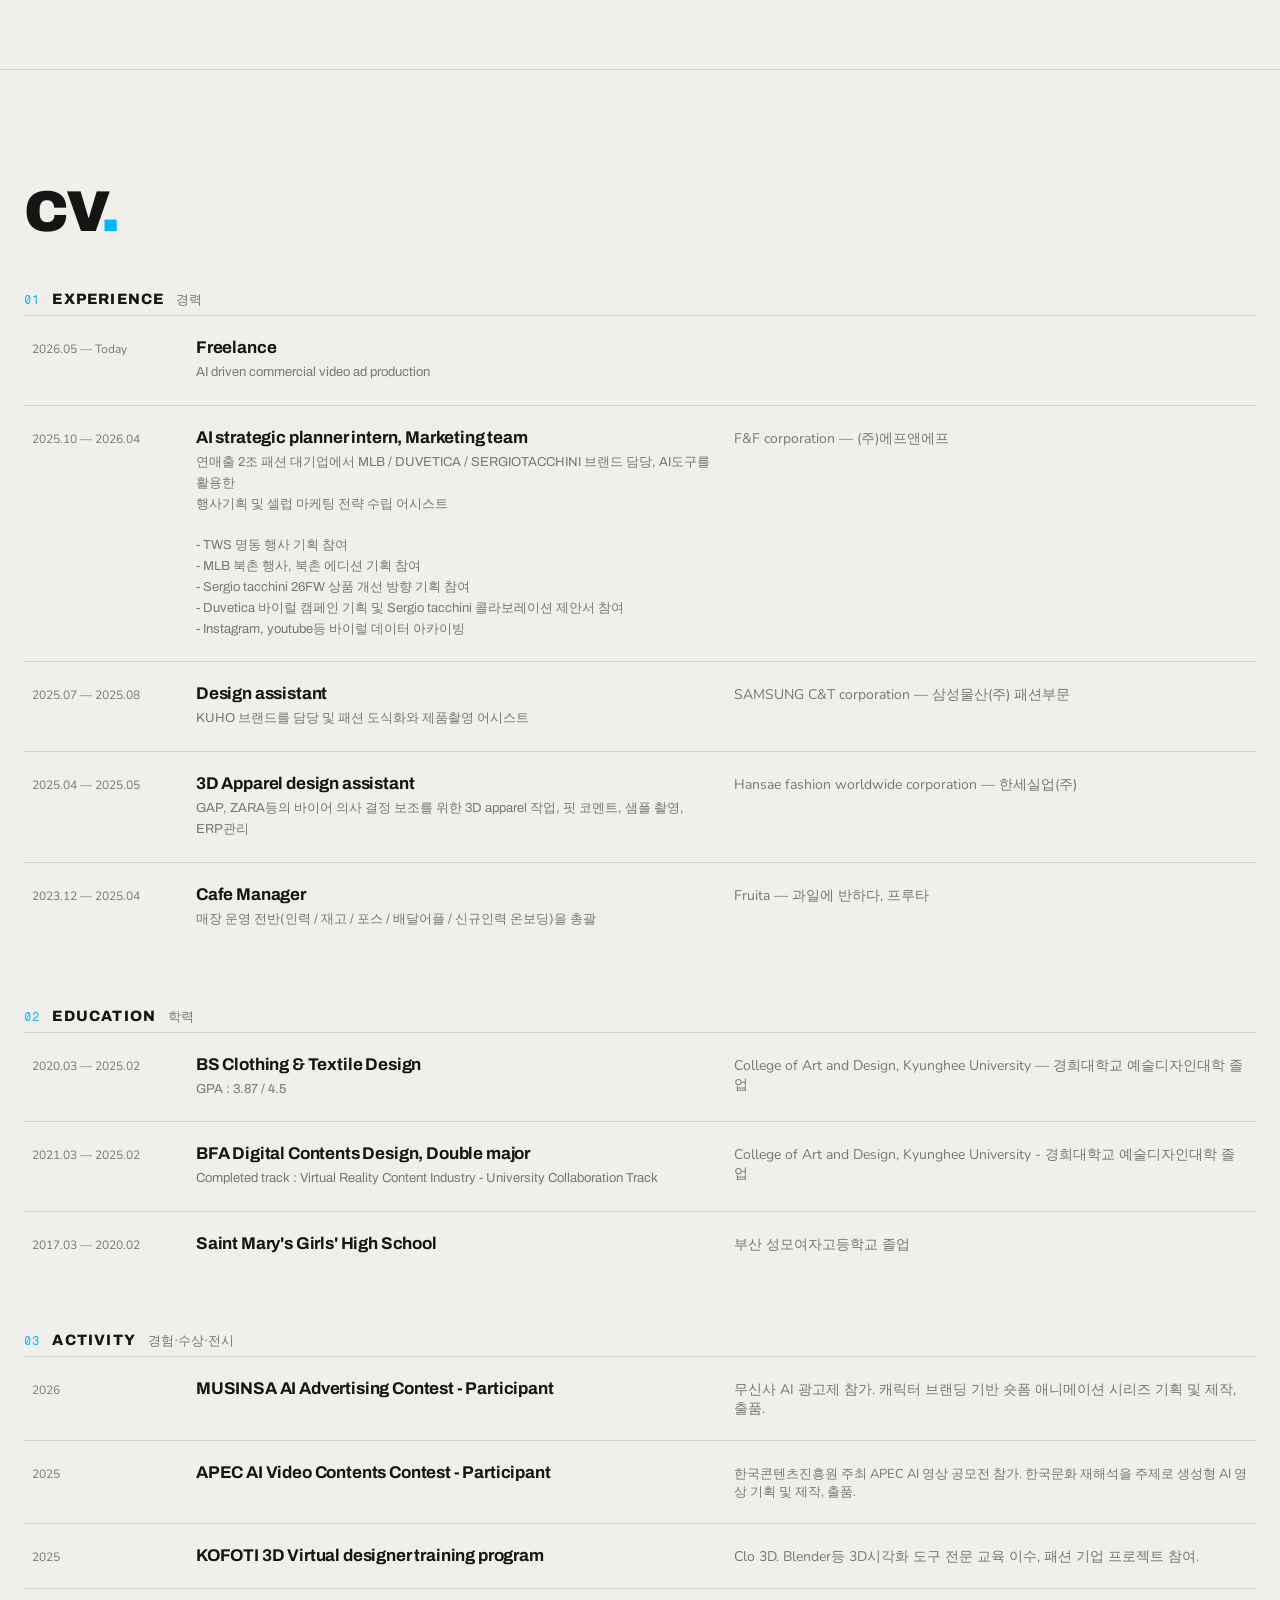
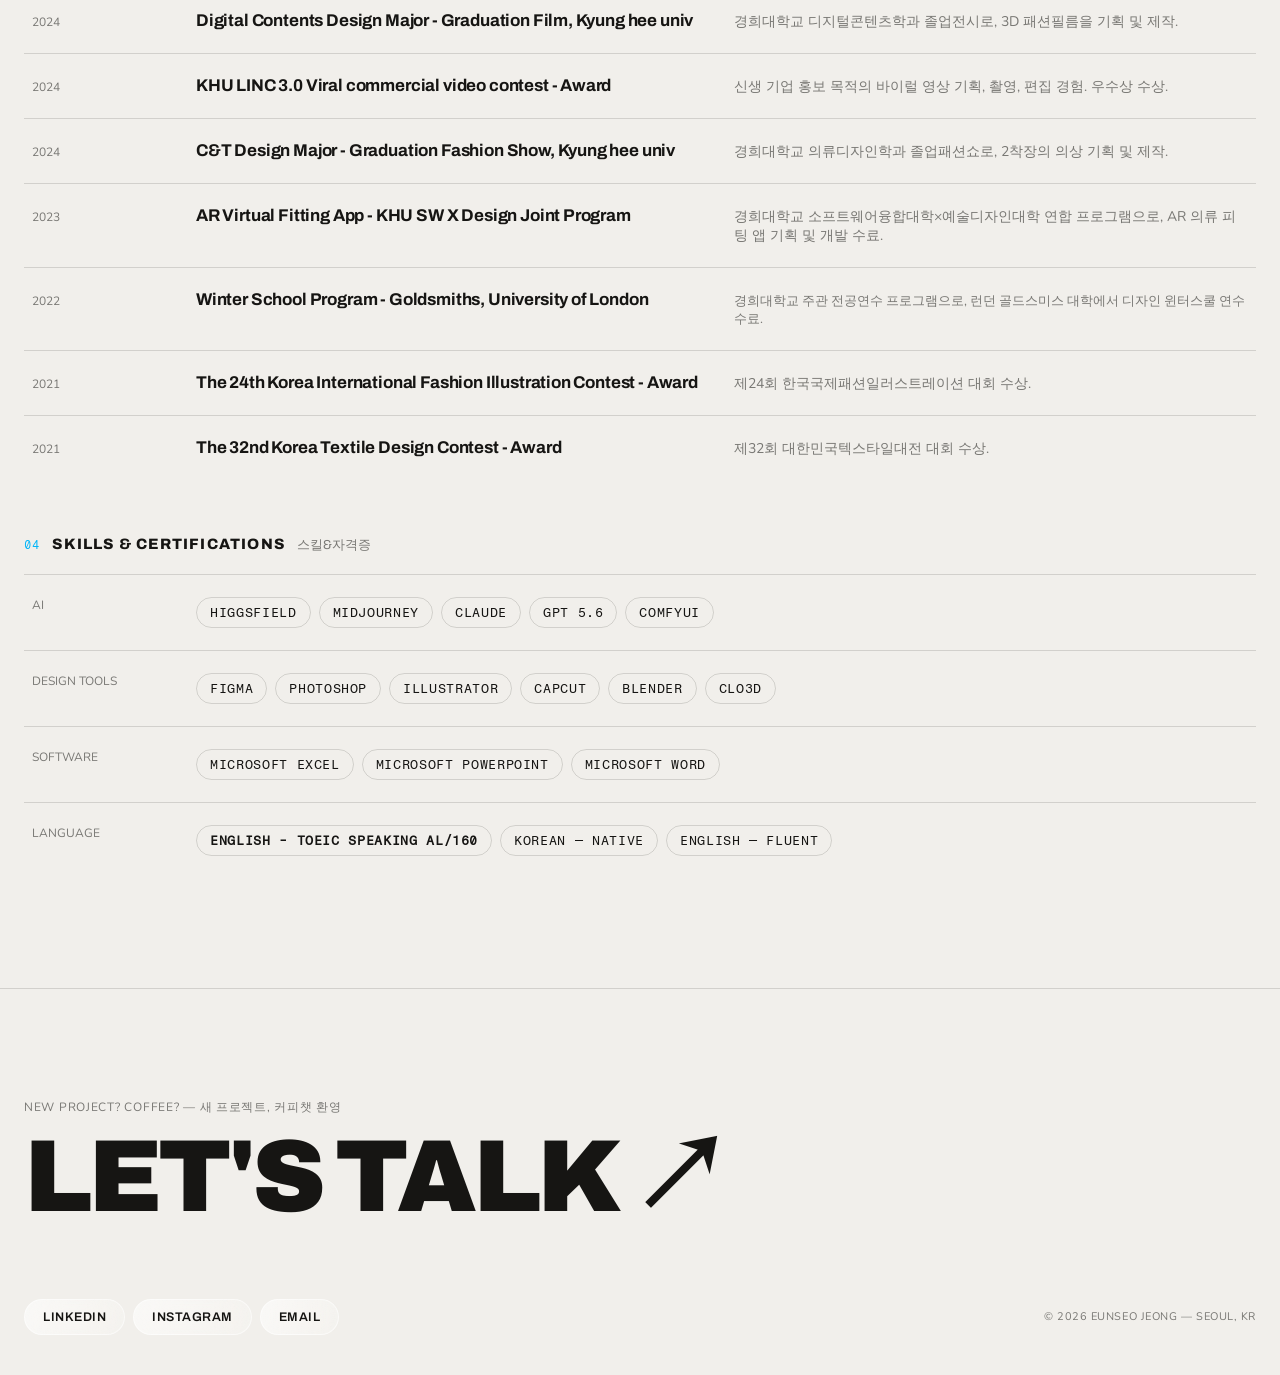
==== commit 83624676: "Add Google Analytics tag to index head Co-Authored-By: Claude Sonnet 5 <noreply@anthropic.com>" ====
--- a/index.html
+++ b/index.html
@@ -1,6 +1,15 @@
 <!DOCTYPE html>
 <html lang="ko">
 <head>
+<!-- Google tag (gtag.js) -->
+<script async src="https://www.googletagmanager.com/gtag/js?id=G-QS844NXWKK"></script>
+<script>
+  window.dataLayer = window.dataLayer || [];
+  function gtag(){dataLayer.push(arguments);}
+  gtag('js', new Date());
+
+  gtag('config', 'G-QS844NXWKK');
+</script>
 <meta charset="utf-8">
 <meta name="viewport" content="width=device-width, initial-scale=1">
 <title>EUNSEO JEONG® — Portfolio</title>
@@ -268,8 +277,13 @@
       </div>
       <div class="cvrow" style="display:grid;grid-template-columns:140px 1fr 1fr;gap:24px;padding:22px 8px;border-top:1px solid var(--line);align-items:baseline">
         <span style="font-family:Nunito;font-size:12px;color:var(--mut)">2024</span>
-        <div style="font-size:17px;font-weight:700;letter-spacing:-.01em">C&amp;T Design Major - Graduation Fashion Show, Kyung hee univ.</div>
+        <div style="font-size:17px;font-weight:700;letter-spacing:-.01em">C&amp;T Design Major - Graduation Fashion Show, Kyung hee univ</div>
         <span style="font-size:14px;color:var(--mut);font-family:Nunito">경희대학교 의류디자인학과 졸업패션쇼로, 2착장의 의상 기획 및 제작.</span>
+      </div>
+      <div class="cvrow" style="display:grid;grid-template-columns:140px 1fr 1fr;gap:24px;padding:22px 8px;border-top:1px solid var(--line);align-items:baseline">
+        <span style="font-family:Nunito;font-size:12px;color:var(--mut)">2023</span>
+        <div style="font-size:17px;font-weight:700;letter-spacing:-.01em">AR Virtual Fitting App - KHU SW X Design Joint Program</div>
+        <span style="font-size:14px;color:var(--mut);font-family:Nunito">경희대학교 소프트웨어융합대학×예술디자인대학 연합 프로그램으로, AR 의류 피팅 앱 기획 및 개발 수료.</span>
       </div>
       <div class="cvrow" style="display:grid;grid-template-columns:140px 1fr 1fr;gap:24px;padding:22px 8px;border-top:1px solid var(--line);align-items:baseline">
         <span style="font-family:Nunito;font-size:12px;color:var(--mut)">2022</span>
